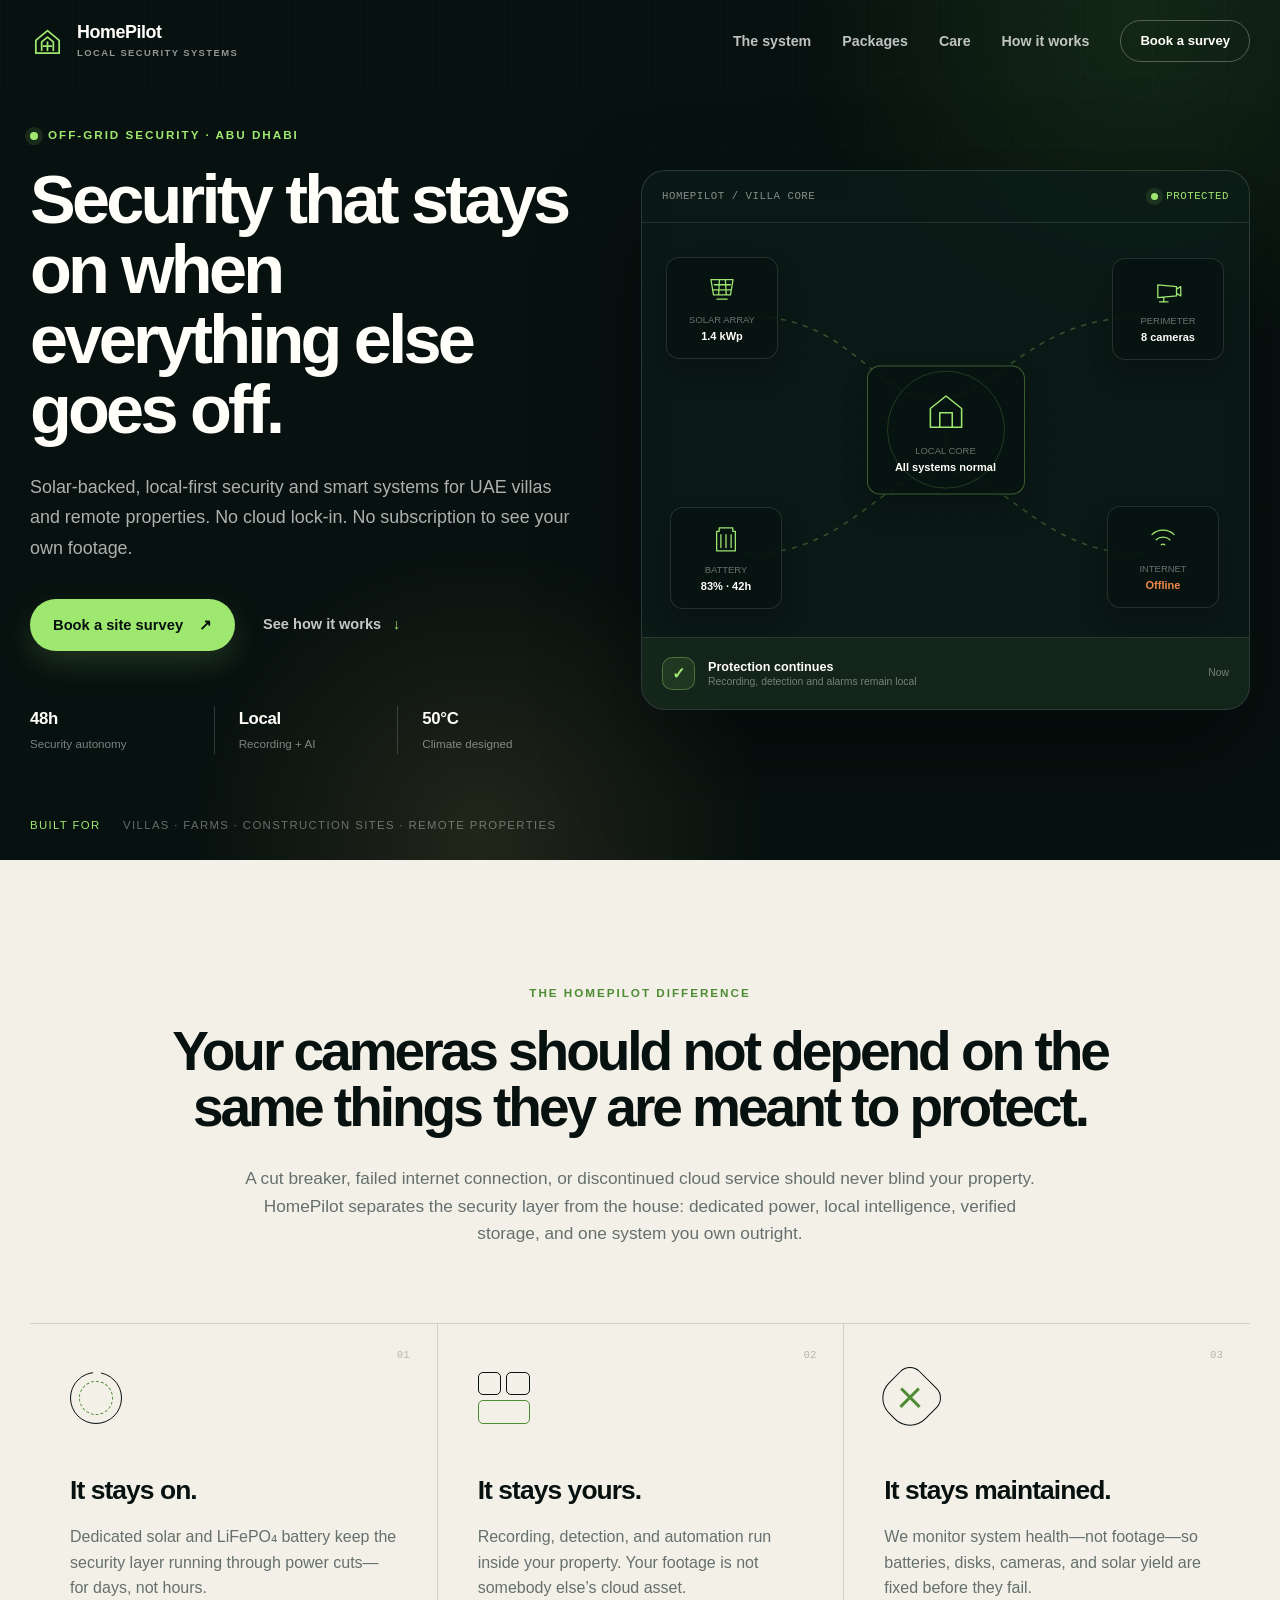
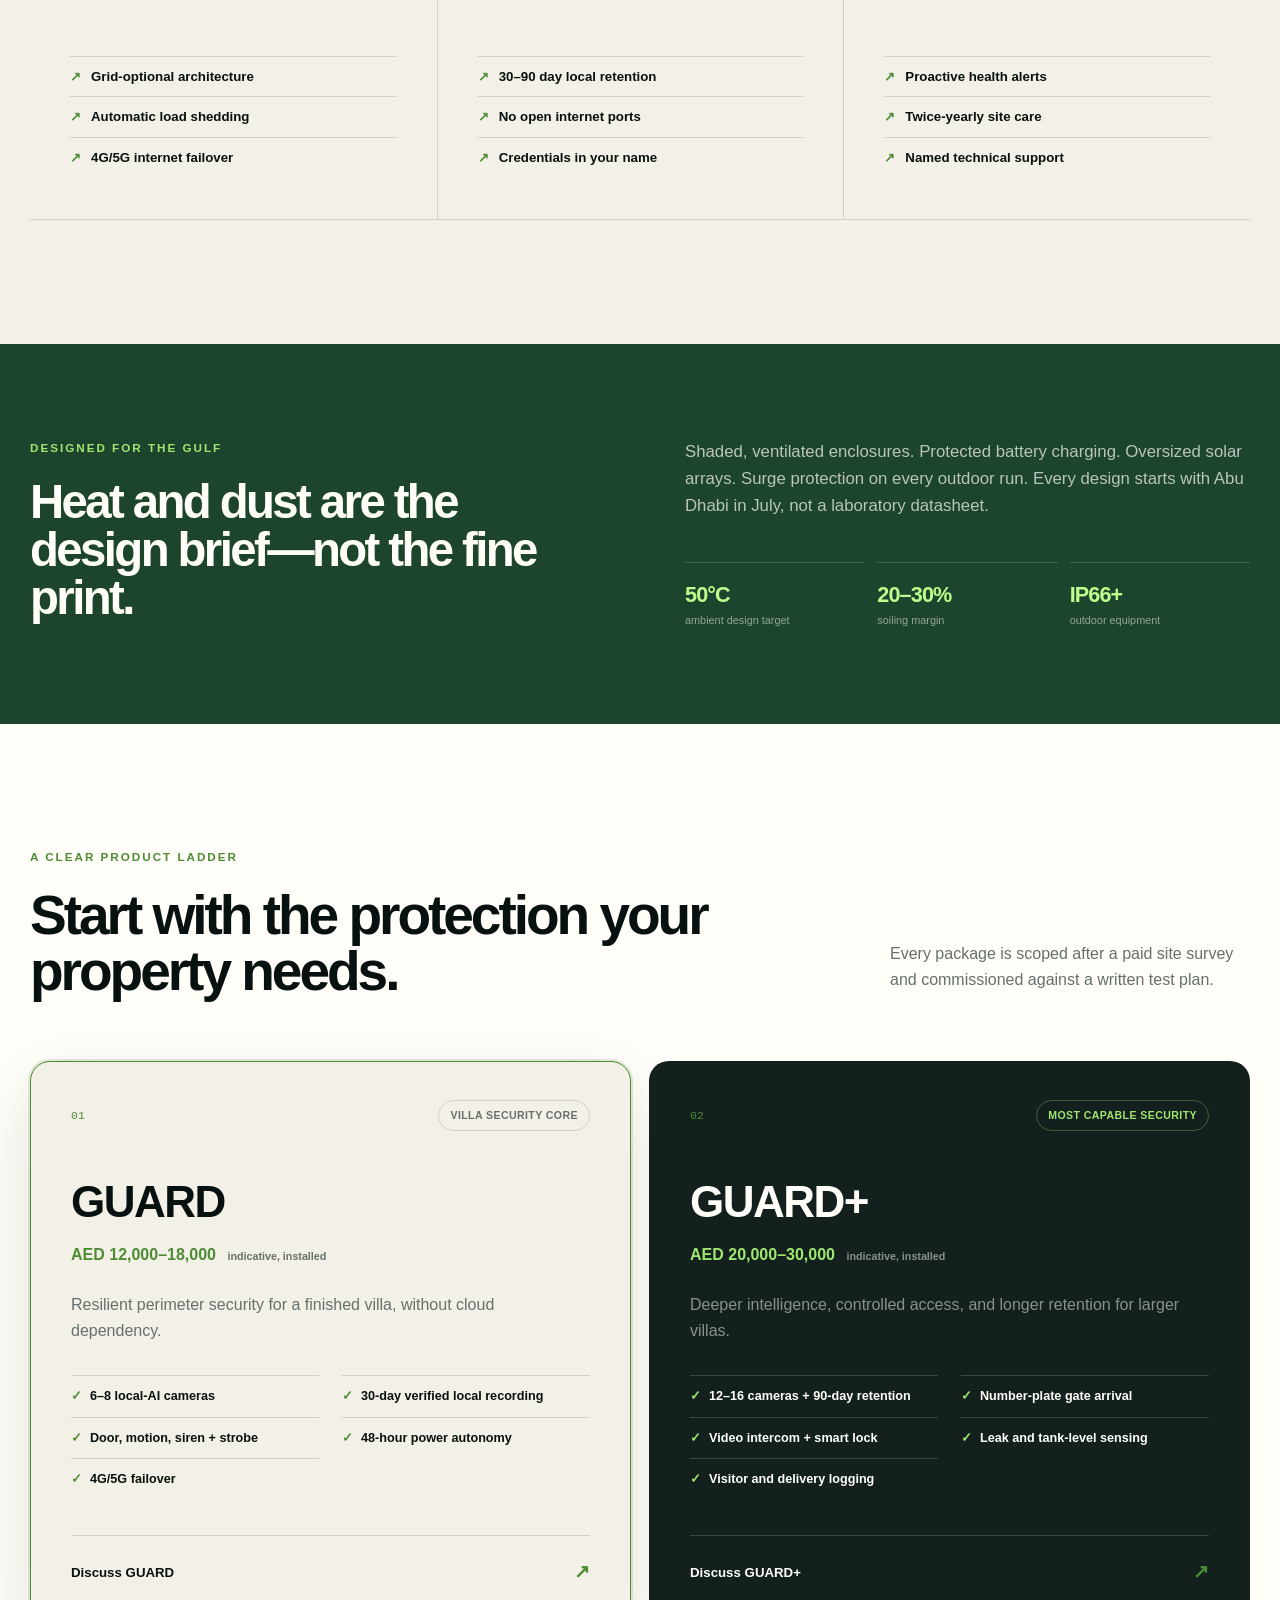
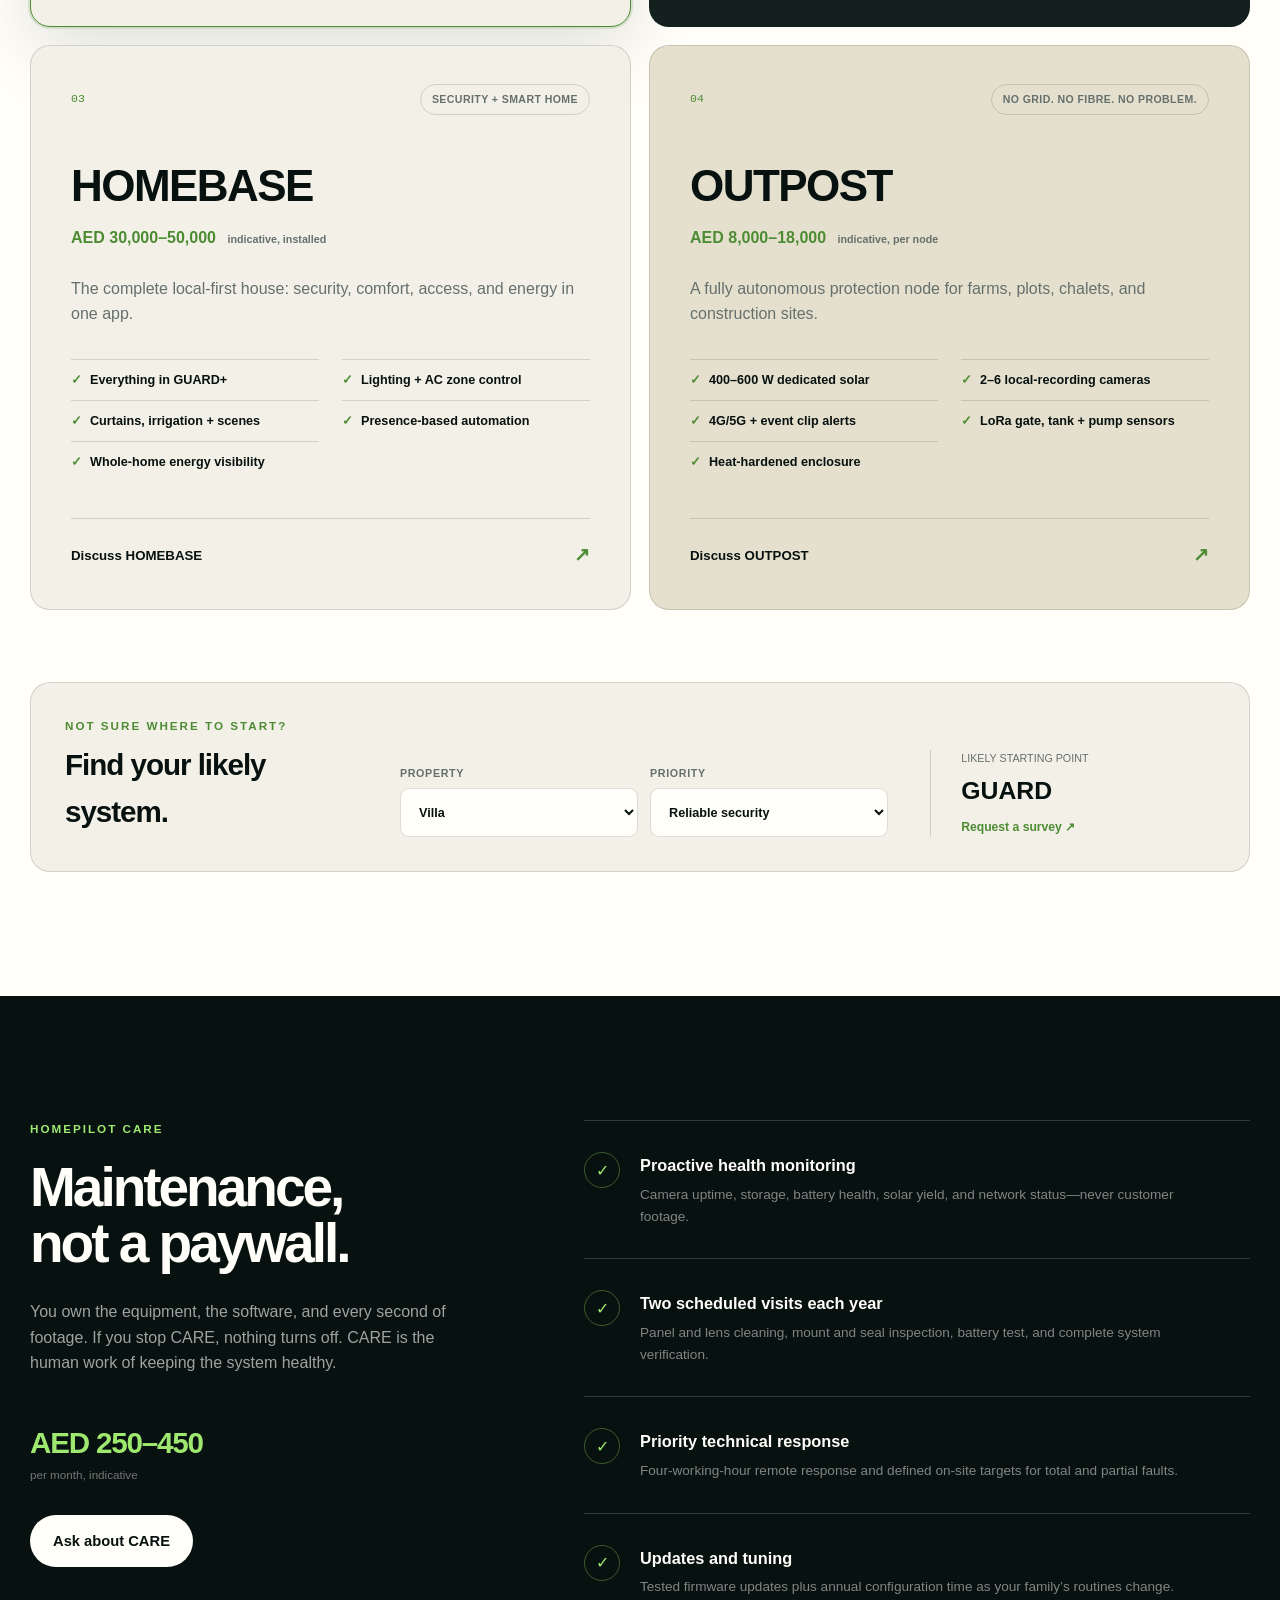
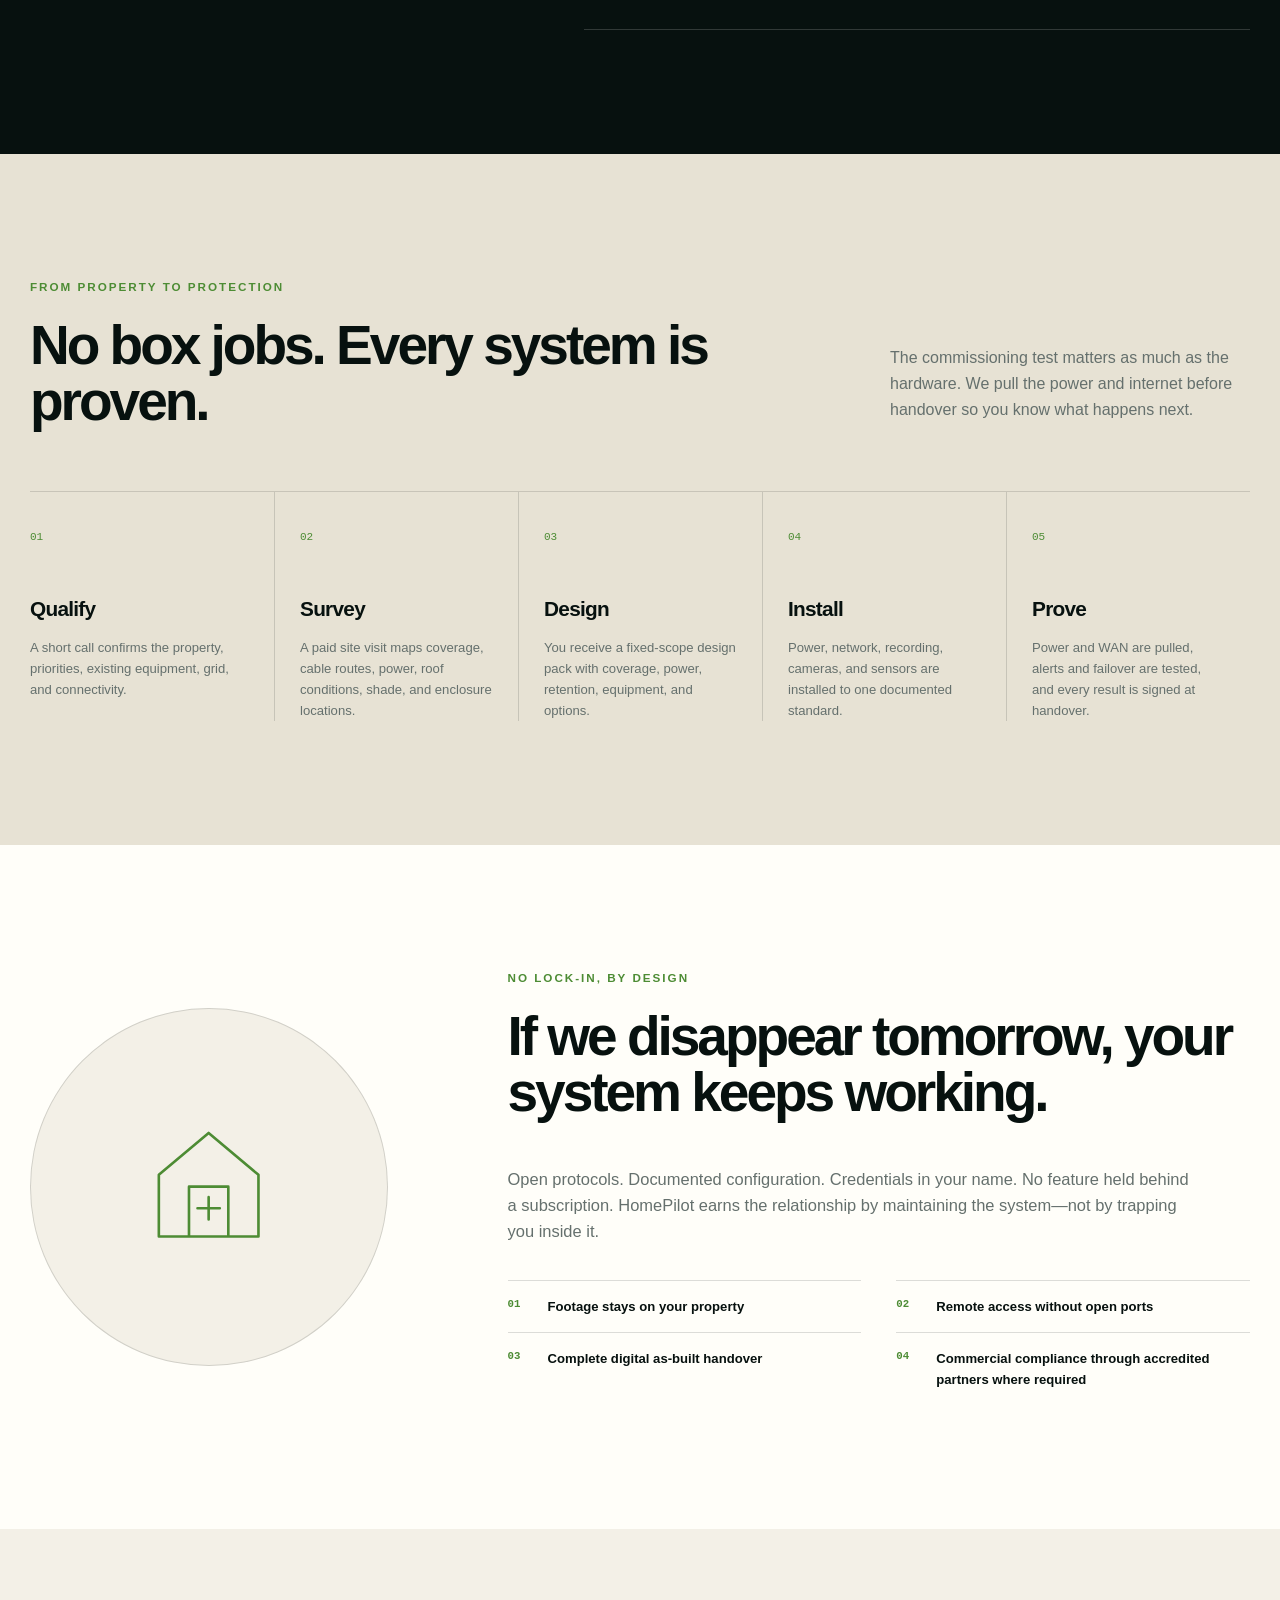
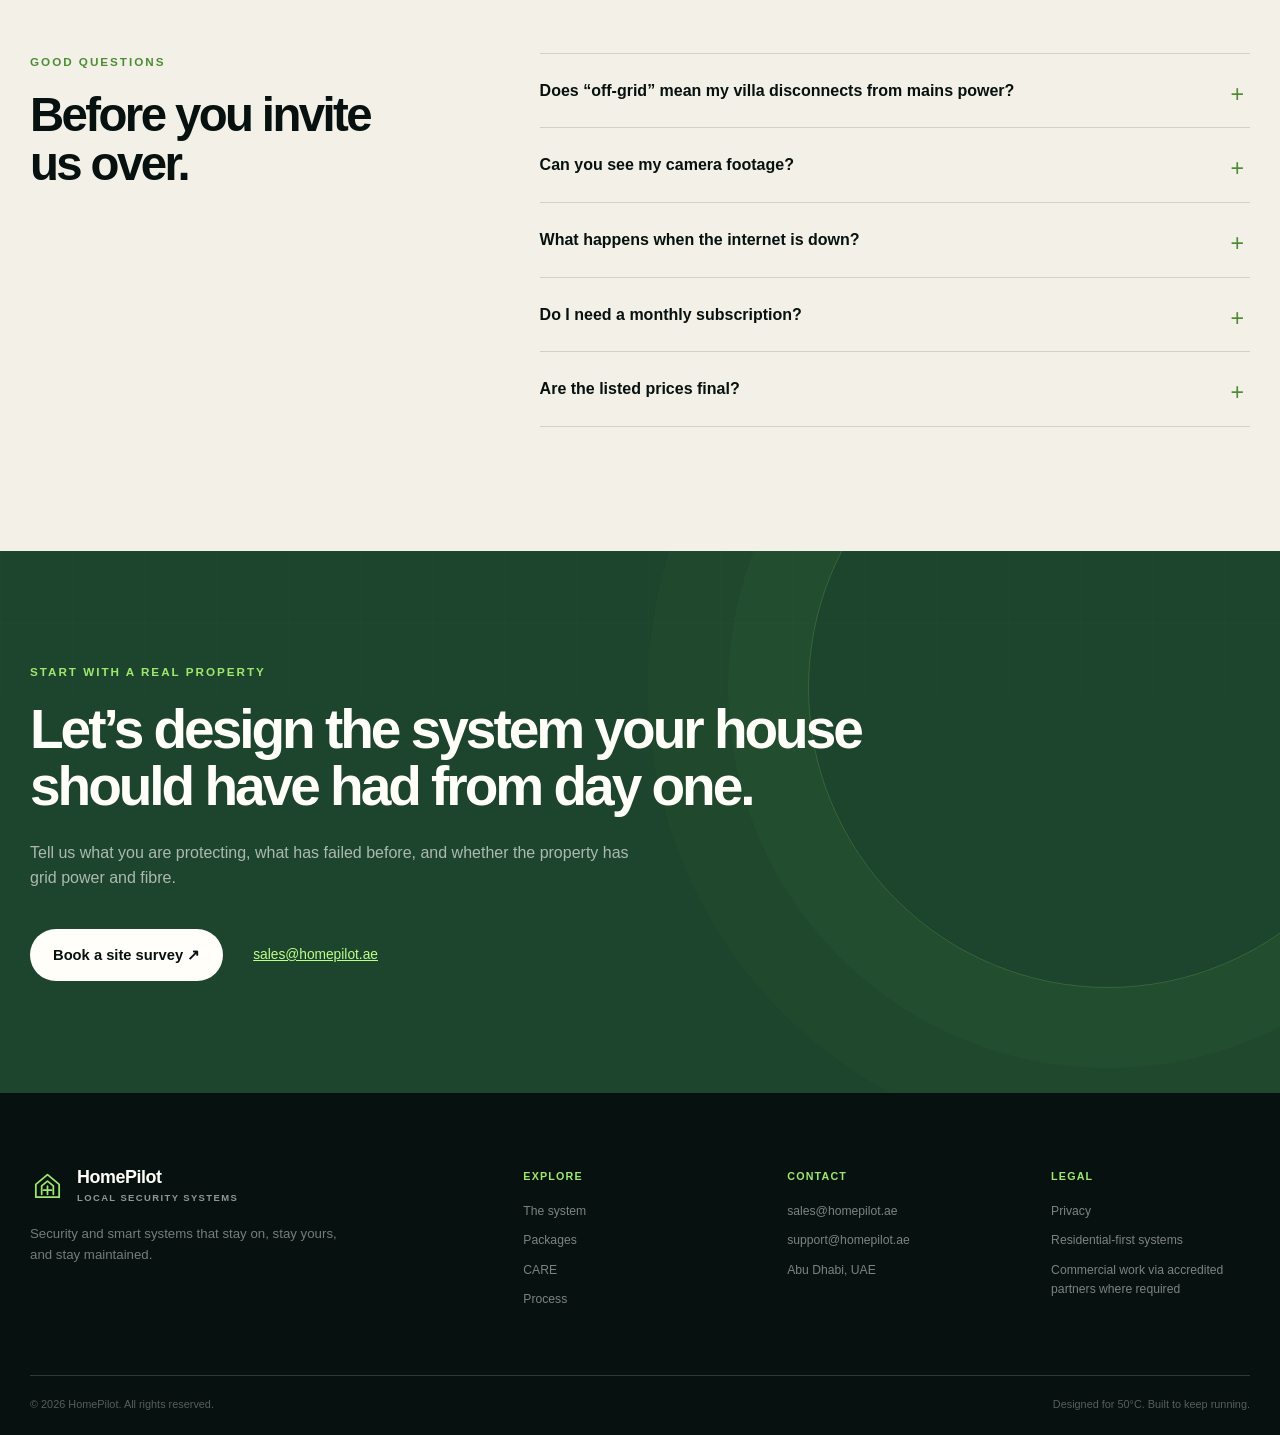
==== index.html @ ebdf37d3 "Publish HomePilot website Initial public website based on the off-grid security business blueprint." ====
<!doctype html>
<html lang="en">
  <head>
    <meta charset="UTF-8" />
    <meta name="viewport" content="width=device-width, initial-scale=1" />
    <meta
      name="description"
      content="HomePilot designs solar-backed, local-first security and smart systems for UAE villas, farms, and remote properties."
    />
    <meta name="theme-color" content="#07110f" />
    <meta property="og:title" content="HomePilot — Security that stays on" />
    <meta
      property="og:description"
      content="Off-grid security and smart systems, designed for the UAE and owned by you."
    />
    <meta property="og:type" content="website" />
    <meta property="og:url" content="https://homepilot.ae/" />
    <link rel="canonical" href="https://homepilot.ae/" />
    <link rel="icon" href="brand-mark.svg" type="image/svg+xml" />
    <link rel="stylesheet" href="styles.css" />
    <title>HomePilot — Off-grid home security for the UAE</title>
    <script type="application/ld+json">
      {
        "@context": "https://schema.org",
        "@type": "ProfessionalService",
        "name": "HomePilot",
        "url": "https://homepilot.ae/",
        "email": "sales@homepilot.ae",
        "description": "Solar-backed, local-first security and smart systems for UAE villas and remote properties.",
        "areaServed": {
          "@type": "Country",
          "name": "United Arab Emirates"
        }
      }
    </script>
    <script src="script.js" defer></script>
  </head>
  <body>
    <a class="skip-link" href="#main">Skip to content</a>

    <header class="site-header" data-header>
      <div class="container header-inner">
        <a class="brand" href="#top" aria-label="HomePilot home">
          <svg class="brand-icon" aria-hidden="true" viewBox="0 0 48 48">
            <path d="M8 22.5 24 9l16 13.5V40H8V22.5Z" />
            <path d="M16 36V24.5l8-6.5 8 6.5V36" />
            <path d="M24 25v11M18.5 30.5h11" />
          </svg>
          <span>
            <strong>HomePilot</strong>
            <small>Local security systems</small>
          </span>
        </a>

        <button
          class="menu-toggle"
          type="button"
          aria-label="Open navigation"
          aria-expanded="false"
          aria-controls="site-nav"
          data-menu-toggle
        >
          <span></span><span></span>
        </button>

        <nav class="site-nav" id="site-nav" aria-label="Primary navigation" data-menu>
          <a href="#system">The system</a>
          <a href="#packages">Packages</a>
          <a href="#care">Care</a>
          <a href="#process">How it works</a>
          <a class="button button-small button-outline" href="mailto:sales@homepilot.ae?subject=HomePilot%20site%20survey">
            Book a survey
          </a>
        </nav>
      </div>
    </header>

    <main id="main">
      <section class="hero" id="top">
        <div class="hero-grid" aria-hidden="true"></div>
        <div class="hero-glow hero-glow-one" aria-hidden="true"></div>
        <div class="hero-glow hero-glow-two" aria-hidden="true"></div>

        <div class="container hero-layout">
          <div class="hero-copy" data-reveal>
            <p class="eyebrow"><span></span> Off-grid security · Abu Dhabi</p>
            <h1>Security that stays on when everything else goes off.</h1>
            <p class="hero-lead">
              Solar-backed, local-first security and smart systems for UAE villas and remote properties.
              No cloud lock-in. No subscription to see your own footage.
            </p>
            <div class="hero-actions">
              <a class="button button-primary" href="mailto:sales@homepilot.ae?subject=HomePilot%20site%20survey">
                Book a site survey <span aria-hidden="true">↗</span>
              </a>
              <a class="text-link" href="#system">See how it works <span aria-hidden="true">↓</span></a>
            </div>
            <ul class="trust-row" aria-label="System highlights">
              <li><strong>48h</strong><span>Security autonomy</span></li>
              <li><strong>Local</strong><span>Recording + AI</span></li>
              <li><strong>50°C</strong><span>Climate designed</span></li>
            </ul>
          </div>

          <div class="system-visual" data-reveal>
            <div class="visual-topline">
              <span>HomePilot / Villa Core</span>
              <span class="live-indicator"><i></i> Protected</span>
            </div>

            <div class="property-map">
              <div class="map-grid"></div>
              <svg class="map-lines" viewBox="0 0 560 400" aria-hidden="true">
                <path d="M88 85C190 85 210 165 270 165S360 86 470 86" />
                <path d="M88 315c100 0 130-80 190-80s92 80 194 80" />
                <path d="M280 165v70" />
              </svg>

              <div class="map-node node-solar">
                <svg viewBox="0 0 40 40" aria-hidden="true"><path d="M7 9h26l-3 18H10L7 9Zm4 6h19M9.5 21h21M17 9l-1 18m8-18 1 18M14 32h12" /></svg>
                <span>Solar array</span><strong>1.4 kWp</strong>
              </div>
              <div class="map-node node-camera">
                <svg viewBox="0 0 40 40" aria-hidden="true"><path d="m8 14 22 2v11L8 29V14Zm7 15v5m-5 0h10M30 19l5-3v11l-5-3" /></svg>
                <span>Perimeter</span><strong>8 cameras</strong>
              </div>
              <div class="map-node node-core">
                <span class="node-pulse"></span>
                <svg viewBox="0 0 48 48" aria-hidden="true"><path d="M9 21 24 9l15 12v18H9V21Zm9 18V25h12v14" /></svg>
                <span>Local core</span><strong>All systems normal</strong>
              </div>
              <div class="map-node node-battery">
                <svg viewBox="0 0 40 40" aria-hidden="true"><path d="M12 7h16v4h3v23H9V11h3V7Zm2 8v15m6-15v15m6-15v15" /></svg>
                <span>Battery</span><strong>83% · 42h</strong>
              </div>
              <div class="map-node node-network">
                <svg viewBox="0 0 40 40" aria-hidden="true"><path d="M7 16c7-7 19-7 26 0M12 22c4-4 12-4 16 0m-10 6c1-1 3-1 4 0" /></svg>
                <span>Internet</span><strong class="status-warn">Offline</strong>
              </div>
            </div>

            <div class="visual-alert">
              <span class="shield-check" aria-hidden="true">✓</span>
              <div><strong>Protection continues</strong><small>Recording, detection and alarms remain local</small></div>
              <span class="alert-time">Now</span>
            </div>
          </div>
        </div>

        <div class="container hero-footnote">
          <p><span>Built for</span> Villas · Farms · Construction sites · Remote properties</p>
        </div>
      </section>

      <section class="manifesto section" id="system">
        <div class="container narrow" data-reveal>
          <p class="section-label">The HomePilot difference</p>
          <h2>Your cameras should not depend on the same things they are meant to protect.</h2>
          <p>
            A cut breaker, failed internet connection, or discontinued cloud service should never blind your property.
            HomePilot separates the security layer from the house: dedicated power, local intelligence, verified storage,
            and one system you own outright.
          </p>
        </div>

        <div class="container principle-grid">
          <article class="principle-card" data-reveal>
            <span class="card-index">01</span>
            <div class="principle-icon power-icon" aria-hidden="true"><i></i></div>
            <h3>It stays on.</h3>
            <p>Dedicated solar and LiFePO₄ battery keep the security layer running through power cuts—for days, not hours.</p>
            <ul>
              <li>Grid-optional architecture</li>
              <li>Automatic load shedding</li>
              <li>4G/5G internet failover</li>
            </ul>
          </article>

          <article class="principle-card" data-reveal>
            <span class="card-index">02</span>
            <div class="principle-icon local-icon" aria-hidden="true"><i></i><i></i><i></i></div>
            <h3>It stays yours.</h3>
            <p>Recording, detection, and automation run inside your property. Your footage is not somebody else’s cloud asset.</p>
            <ul>
              <li>30–90 day local retention</li>
              <li>No open internet ports</li>
              <li>Credentials in your name</li>
            </ul>
          </article>

          <article class="principle-card" data-reveal>
            <span class="card-index">03</span>
            <div class="principle-icon care-icon" aria-hidden="true"><i></i></div>
            <h3>It stays maintained.</h3>
            <p>We monitor system health—not footage—so batteries, disks, cameras, and solar yield are fixed before they fail.</p>
            <ul>
              <li>Proactive health alerts</li>
              <li>Twice-yearly site care</li>
              <li>Named technical support</li>
            </ul>
          </article>
        </div>
      </section>

      <section class="climate-band">
        <div class="container climate-layout">
          <div data-reveal>
            <p class="section-label light">Designed for the Gulf</p>
            <h2>Heat and dust are the design brief—not the fine print.</h2>
          </div>
          <div class="climate-copy" data-reveal>
            <p>
              Shaded, ventilated enclosures. Protected battery charging. Oversized solar arrays. Surge protection on every
              outdoor run. Every design starts with Abu Dhabi in July, not a laboratory datasheet.
            </p>
            <div class="climate-stats">
              <span><strong>50°C</strong> ambient design target</span>
              <span><strong>20–30%</strong> soiling margin</span>
              <span><strong>IP66+</strong> outdoor equipment</span>
            </div>
          </div>
        </div>
      </section>

      <section class="packages section" id="packages">
        <div class="container section-heading" data-reveal>
          <div>
            <p class="section-label">A clear product ladder</p>
            <h2>Start with the protection your property needs.</h2>
          </div>
          <p>Every package is scoped after a paid site survey and commissioned against a written test plan.</p>
        </div>

        <div class="container package-grid">
          <article class="package-card" data-package="guard" data-reveal>
            <div class="package-head">
              <span class="package-number">01</span>
              <span class="package-tag">Villa security core</span>
            </div>
            <h3>GUARD</h3>
            <p class="package-price">AED 12,000–18,000 <small>indicative, installed</small></p>
            <p class="package-description">Resilient perimeter security for a finished villa, without cloud dependency.</p>
            <ul class="feature-list">
              <li>6–8 local-AI cameras</li>
              <li>30-day verified local recording</li>
              <li>Door, motion, siren + strobe</li>
              <li>48-hour power autonomy</li>
              <li>4G/5G failover</li>
            </ul>
            <a href="mailto:sales@homepilot.ae?subject=HomePilot%20GUARD%20survey">Discuss GUARD <span>↗</span></a>
          </article>

          <article class="package-card featured" data-package="guard-plus" data-reveal>
            <div class="package-head">
              <span class="package-number">02</span>
              <span class="package-tag">Most capable security</span>
            </div>
            <h3>GUARD+</h3>
            <p class="package-price">AED 20,000–30,000 <small>indicative, installed</small></p>
            <p class="package-description">Deeper intelligence, controlled access, and longer retention for larger villas.</p>
            <ul class="feature-list">
              <li>12–16 cameras + 90-day retention</li>
              <li>Number-plate gate arrival</li>
              <li>Video intercom + smart lock</li>
              <li>Leak and tank-level sensing</li>
              <li>Visitor and delivery logging</li>
            </ul>
            <a href="mailto:sales@homepilot.ae?subject=HomePilot%20GUARD%2B%20survey">Discuss GUARD+ <span>↗</span></a>
          </article>

          <article class="package-card" data-package="homebase" data-reveal>
            <div class="package-head">
              <span class="package-number">03</span>
              <span class="package-tag">Security + smart home</span>
            </div>
            <h3>HOMEBASE</h3>
            <p class="package-price">AED 30,000–50,000 <small>indicative, installed</small></p>
            <p class="package-description">The complete local-first house: security, comfort, access, and energy in one app.</p>
            <ul class="feature-list">
              <li>Everything in GUARD+</li>
              <li>Lighting + AC zone control</li>
              <li>Curtains, irrigation + scenes</li>
              <li>Presence-based automation</li>
              <li>Whole-home energy visibility</li>
            </ul>
            <a href="mailto:sales@homepilot.ae?subject=HomePilot%20HOMEBASE%20survey">Discuss HOMEBASE <span>↗</span></a>
          </article>

          <article class="package-card outpost" data-package="outpost" data-reveal>
            <div class="package-head">
              <span class="package-number">04</span>
              <span class="package-tag">No grid. No fibre. No problem.</span>
            </div>
            <h3>OUTPOST</h3>
            <p class="package-price">AED 8,000–18,000 <small>indicative, per node</small></p>
            <p class="package-description">A fully autonomous protection node for farms, plots, chalets, and construction sites.</p>
            <ul class="feature-list">
              <li>400–600 W dedicated solar</li>
              <li>2–6 local-recording cameras</li>
              <li>4G/5G + event clip alerts</li>
              <li>LoRa gate, tank + pump sensors</li>
              <li>Heat-hardened enclosure</li>
            </ul>
            <a href="mailto:sales@homepilot.ae?subject=HomePilot%20OUTPOST%20survey">Discuss OUTPOST <span>↗</span></a>
          </article>
        </div>

        <div class="container finder" data-reveal>
          <div>
            <p class="section-label">Not sure where to start?</p>
            <h3>Find your likely system.</h3>
          </div>
          <div class="finder-fields">
            <label>
              Property
              <select data-property-select>
                <option value="villa">Villa</option>
                <option value="remote">Farm or remote site</option>
                <option value="commercial">Small commercial site</option>
              </select>
            </label>
            <label>
              Priority
              <select data-priority-select>
                <option value="security">Reliable security</option>
                <option value="access">Security + access</option>
                <option value="automation">Security + smart home</option>
              </select>
            </label>
          </div>
          <div class="finder-result" aria-live="polite">
            <span>Likely starting point</span>
            <strong data-finder-result>GUARD</strong>
            <a data-finder-link href="mailto:sales@homepilot.ae?subject=HomePilot%20GUARD%20survey">Request a survey ↗</a>
          </div>
        </div>
      </section>

      <section class="care section" id="care">
        <div class="container care-layout">
          <div class="care-copy" data-reveal>
            <p class="section-label light">HomePilot CARE</p>
            <h2>Maintenance,<br />not a paywall.</h2>
            <p>
              You own the equipment, the software, and every second of footage. If you stop CARE, nothing turns off.
              CARE is the human work of keeping the system healthy.
            </p>
            <div class="care-price"><strong>AED 250–450</strong><span>per month, indicative</span></div>
            <a class="button button-light" href="mailto:support@homepilot.ae?subject=HomePilot%20CARE">Ask about CARE</a>
          </div>

          <div class="care-panel" data-reveal>
            <div class="care-item">
              <span class="care-check">✓</span>
              <div><strong>Proactive health monitoring</strong><p>Camera uptime, storage, battery health, solar yield, and network status—never customer footage.</p></div>
            </div>
            <div class="care-item">
              <span class="care-check">✓</span>
              <div><strong>Two scheduled visits each year</strong><p>Panel and lens cleaning, mount and seal inspection, battery test, and complete system verification.</p></div>
            </div>
            <div class="care-item">
              <span class="care-check">✓</span>
              <div><strong>Priority technical response</strong><p>Four-working-hour remote response and defined on-site targets for total and partial faults.</p></div>
            </div>
            <div class="care-item">
              <span class="care-check">✓</span>
              <div><strong>Updates and tuning</strong><p>Tested firmware updates plus annual configuration time as your family’s routines change.</p></div>
            </div>
          </div>
        </div>
      </section>

      <section class="process section" id="process">
        <div class="container section-heading" data-reveal>
          <div><p class="section-label">From property to protection</p><h2>No box jobs. Every system is proven.</h2></div>
          <p>The commissioning test matters as much as the hardware. We pull the power and internet before handover so you know what happens next.</p>
        </div>

        <ol class="container process-list">
          <li data-reveal><span>01</span><h3>Qualify</h3><p>A short call confirms the property, priorities, existing equipment, grid, and connectivity.</p></li>
          <li data-reveal><span>02</span><h3>Survey</h3><p>A paid site visit maps coverage, cable routes, power, roof conditions, shade, and enclosure locations.</p></li>
          <li data-reveal><span>03</span><h3>Design</h3><p>You receive a fixed-scope design pack with coverage, power, retention, equipment, and options.</p></li>
          <li data-reveal><span>04</span><h3>Install</h3><p>Power, network, recording, cameras, and sensors are installed to one documented standard.</p></li>
          <li data-reveal><span>05</span><h3>Prove</h3><p>Power and WAN are pulled, alerts and failover are tested, and every result is signed at handover.</p></li>
        </ol>
      </section>

      <section class="ownership section">
        <div class="container ownership-layout">
          <div class="ownership-mark" aria-hidden="true" data-reveal>
            <svg viewBox="0 0 120 120"><path d="M22 51 60 19l38 32v47H22V51Zm23 47V60h30v38" /><path d="M60 68v17m-8.5-8.5h17" /></svg>
          </div>
          <div data-reveal>
            <p class="section-label">No lock-in, by design</p>
            <h2>If we disappear tomorrow, your system keeps working.</h2>
            <p>
              Open protocols. Documented configuration. Credentials in your name. No feature held behind a subscription.
              HomePilot earns the relationship by maintaining the system—not by trapping you inside it.
            </p>
            <ul class="ownership-list">
              <li><span>01</span> Footage stays on your property</li>
              <li><span>02</span> Remote access without open ports</li>
              <li><span>03</span> Complete digital as-built handover</li>
              <li><span>04</span> Commercial compliance through accredited partners where required</li>
            </ul>
          </div>
        </div>
      </section>

      <section class="faq section">
        <div class="container faq-layout">
          <div data-reveal><p class="section-label">Good questions</p><h2>Before you invite us over.</h2></div>
          <div class="accordion" data-accordion>
            <details data-reveal>
              <summary>Does “off-grid” mean my villa disconnects from mains power?</summary>
              <p>No. The security layer has dedicated solar and battery power, while mains can remain a secondary charging source. Your villa stays connected; your protection becomes grid-optional.</p>
            </details>
            <details data-reveal>
              <summary>Can you see my camera footage?</summary>
              <p>Not by default. CARE monitors equipment telemetry such as camera uptime, disk health, battery charge, and solar yield—not footage. Any temporary support access is explicit and controlled.</p>
            </details>
            <details data-reveal>
              <summary>What happens when the internet is down?</summary>
              <p>Local recording, detection, automations, sirens, and access controls continue. Where specified, notifications fail over to 4G or 5G automatically.</p>
            </details>
            <details data-reveal>
              <summary>Do I need a monthly subscription?</summary>
              <p>No subscription is required to use your equipment or view your footage. CARE is an optional maintenance plan for monitoring, visits, priority response, updates, and tuning.</p>
            </details>
            <details data-reveal>
              <summary>Are the listed prices final?</summary>
              <p>They are indicative ranges for a defined property envelope. After the site survey, you receive a fixed scope, clear variations, and an itemised design pack before committing.</p>
            </details>
          </div>
        </div>
      </section>

      <section class="cta">
        <div class="cta-grid" aria-hidden="true"></div>
        <div class="container cta-inner" data-reveal>
          <p class="section-label light">Start with a real property</p>
          <h2>Let’s design the system your house should have had from day one.</h2>
          <p>Tell us what you are protecting, what has failed before, and whether the property has grid power and fibre.</p>
          <div class="cta-actions">
            <a class="button button-light" href="mailto:sales@homepilot.ae?subject=HomePilot%20site%20survey">Book a site survey ↗</a>
            <a href="mailto:sales@homepilot.ae">sales@homepilot.ae</a>
          </div>
        </div>
      </section>
    </main>

    <footer class="site-footer">
      <div class="container footer-grid">
        <div>
          <a class="brand footer-brand" href="#top">
            <svg class="brand-icon" aria-hidden="true" viewBox="0 0 48 48"><path d="M8 22.5 24 9l16 13.5V40H8V22.5Z"/><path d="M16 36V24.5l8-6.5 8 6.5V36"/><path d="M24 25v11M18.5 30.5h11"/></svg>
            <span><strong>HomePilot</strong><small>Local security systems</small></span>
          </a>
          <p>Security and smart systems that stay on, stay yours, and stay maintained.</p>
        </div>
        <div class="footer-links">
          <strong>Explore</strong>
          <a href="#system">The system</a><a href="#packages">Packages</a><a href="#care">CARE</a><a href="#process">Process</a>
        </div>
        <div class="footer-links">
          <strong>Contact</strong>
          <a href="mailto:sales@homepilot.ae">sales@homepilot.ae</a>
          <a href="mailto:support@homepilot.ae">support@homepilot.ae</a>
          <span>Abu Dhabi, UAE</span>
        </div>
        <div class="footer-links">
          <strong>Legal</strong>
          <a href="privacy.html">Privacy</a>
          <span>Residential-first systems</span>
          <span>Commercial work via accredited partners where required</span>
        </div>
      </div>
      <div class="container footer-bottom">
        <span>© <span data-year></span> HomePilot. All rights reserved.</span>
        <span>Designed for 50°C. Built to keep running.</span>
      </div>
    </footer>
  </body>
</html>
---- styles.css ----
:root {
  --ink: #07110f;
  --ink-soft: #13201d;
  --paper: #f3f0e7;
  --paper-deep: #e7e2d4;
  --white: #fffef9;
  --line: rgba(7, 17, 15, 0.14);
  --line-light: rgba(255, 255, 255, 0.17);
  --green: #9fe870;
  --green-bright: #bdff8c;
  --green-dark: #4d8c34;
  --sand: #e3b969;
  --orange: #f08a4b;
  --muted: #65706d;
  --radius: 20px;
  --shadow: 0 24px 70px rgba(4, 15, 11, 0.12);
  --container: 1220px;
}

*,
*::before,
*::after {
  box-sizing: border-box;
}

html {
  scroll-behavior: smooth;
}

body {
  margin: 0;
  color: var(--ink);
  background: var(--paper);
  font-family: Inter, "Segoe UI", Helvetica, Arial, sans-serif;
  font-size: 16px;
  line-height: 1.6;
  text-rendering: optimizeLegibility;
  -webkit-font-smoothing: antialiased;
}

body.menu-open {
  overflow: hidden;
}

a {
  color: inherit;
}

button,
select {
  font: inherit;
}

button,
a {
  -webkit-tap-highlight-color: transparent;
}

img,
svg {
  display: block;
  max-width: 100%;
}

.container {
  width: min(calc(100% - 48px), var(--container));
  margin-inline: auto;
}

.narrow {
  max-width: 940px;
}

.section {
  padding: 124px 0;
}

.skip-link {
  position: fixed;
  z-index: 999;
  top: 12px;
  left: 12px;
  padding: 10px 16px;
  border-radius: 10px;
  color: var(--ink);
  background: var(--green);
  transform: translateY(-180%);
  transition: transform 180ms ease;
}

.skip-link:focus {
  transform: translateY(0);
}

.site-header {
  position: fixed;
  z-index: 100;
  top: 0;
  right: 0;
  left: 0;
  color: var(--white);
  transition: background-color 220ms ease, border-color 220ms ease, backdrop-filter 220ms ease;
  border-bottom: 1px solid transparent;
}

.site-header.scrolled {
  border-color: rgba(255, 255, 255, 0.1);
  background: rgba(7, 17, 15, 0.88);
  backdrop-filter: blur(16px);
}

.header-inner {
  min-height: 82px;
  display: flex;
  align-items: center;
  justify-content: space-between;
}

.brand {
  display: inline-flex;
  align-items: center;
  gap: 12px;
  color: inherit;
  text-decoration: none;
}

.brand-icon {
  width: 35px;
  color: var(--green);
}

.brand-icon path {
  fill: none;
  stroke: currentColor;
  stroke-width: 2.4;
  stroke-linecap: round;
  stroke-linejoin: round;
}

.brand span {
  display: grid;
  line-height: 1;
}

.brand strong {
  font-size: 1.12rem;
  letter-spacing: -0.025em;
}

.brand small {
  margin-top: 6px;
  color: rgba(255, 255, 255, 0.56);
  font-size: 0.59rem;
  font-weight: 700;
  letter-spacing: 0.15em;
  text-transform: uppercase;
}

.site-nav {
  display: flex;
  align-items: center;
  gap: 31px;
}

.site-nav > a:not(.button) {
  position: relative;
  color: rgba(255, 255, 255, 0.74);
  font-size: 0.89rem;
  font-weight: 600;
  text-decoration: none;
  transition: color 180ms ease;
}

.site-nav > a:not(.button)::after {
  position: absolute;
  right: 0;
  bottom: -8px;
  left: 0;
  height: 1px;
  content: "";
  background: var(--green);
  transform: scaleX(0);
  transform-origin: right;
  transition: transform 180ms ease;
}

.site-nav > a:hover,
.site-nav > a:focus-visible {
  color: var(--white);
}

.site-nav > a:hover::after,
.site-nav > a:focus-visible::after {
  transform: scaleX(1);
  transform-origin: left;
}

.menu-toggle {
  display: none;
}

.button {
  min-height: 52px;
  display: inline-flex;
  align-items: center;
  justify-content: center;
  gap: 16px;
  padding: 0 22px;
  border: 1px solid transparent;
  border-radius: 999px;
  font-size: 0.92rem;
  font-weight: 750;
  line-height: 1;
  text-decoration: none;
  transition: transform 180ms ease, background-color 180ms ease, color 180ms ease, border-color 180ms ease;
}

.button:hover {
  transform: translateY(-2px);
}

.button-small {
  min-height: 42px;
  padding-inline: 19px;
  font-size: 0.82rem;
}

.button-outline {
  border-color: rgba(255, 255, 255, 0.28);
  color: var(--white);
}

.button-outline:hover {
  border-color: var(--green);
  color: var(--ink);
  background: var(--green);
}

.button-primary {
  color: var(--ink);
  background: var(--green);
  box-shadow: 0 12px 30px rgba(159, 232, 112, 0.16);
}

.button-primary:hover {
  background: var(--green-bright);
}

.button-light {
  color: var(--ink);
  background: var(--white);
}

.button-light:hover {
  background: var(--green-bright);
}

.hero {
  position: relative;
  min-height: 860px;
  overflow: hidden;
  color: var(--white);
  background: var(--ink);
  isolation: isolate;
}

.hero-grid,
.cta-grid {
  position: absolute;
  inset: 0;
  z-index: -1;
  opacity: 0.34;
  background-image: linear-gradient(rgba(255, 255, 255, 0.042) 1px, transparent 1px),
    linear-gradient(90deg, rgba(255, 255, 255, 0.042) 1px, transparent 1px);
  background-size: 72px 72px;
  mask-image: linear-gradient(to bottom, black 0%, transparent 80%);
}

.hero-glow {
  position: absolute;
  z-index: -1;
  border-radius: 50%;
  filter: blur(1px);
  pointer-events: none;
}

.hero-glow-one {
  top: -360px;
  right: -240px;
  width: 760px;
  height: 760px;
  opacity: 0.26;
  background: radial-gradient(circle, rgba(77, 140, 52, 0.72), transparent 65%);
}

.hero-glow-two {
  bottom: -300px;
  left: 12%;
  width: 650px;
  height: 650px;
  opacity: 0.12;
  background: radial-gradient(circle, var(--sand), transparent 64%);
}

.hero-layout {
  min-height: 790px;
  display: grid;
  grid-template-columns: minmax(0, 0.95fr) minmax(540px, 1.05fr);
  align-items: center;
  gap: 60px;
  padding-top: 90px;
}

.eyebrow,
.section-label {
  margin: 0 0 20px;
  color: var(--green-dark);
  font-size: 0.73rem;
  font-weight: 800;
  letter-spacing: 0.17em;
  text-transform: uppercase;
}

.eyebrow {
  display: flex;
  align-items: center;
  gap: 10px;
  color: var(--green);
}

.eyebrow span {
  width: 8px;
  height: 8px;
  border-radius: 50%;
  background: var(--green);
  box-shadow: 0 0 0 5px rgba(159, 232, 112, 0.12);
}

.section-label.light {
  color: var(--green);
}

h1,
h2,
h3,
p {
  margin-top: 0;
}

h1,
h2 {
  font-weight: 620;
  letter-spacing: -0.055em;
  line-height: 1.02;
}

h1 {
  max-width: 690px;
  margin-bottom: 27px;
  font-size: clamp(3.35rem, 5.35vw, 5.6rem);
}

h2 {
  font-size: clamp(2.5rem, 4.3vw, 4.5rem);
}

h3 {
  letter-spacing: -0.035em;
}

.hero-lead {
  max-width: 610px;
  margin-bottom: 35px;
  color: rgba(255, 255, 255, 0.67);
  font-size: clamp(1.04rem, 1.4vw, 1.19rem);
  line-height: 1.72;
}

.hero-actions {
  display: flex;
  align-items: center;
  gap: 28px;
}

.text-link {
  display: inline-flex;
  gap: 12px;
  align-items: center;
  color: rgba(255, 255, 255, 0.77);
  font-size: 0.91rem;
  font-weight: 700;
  text-decoration: none;
}

.text-link span {
  color: var(--green);
}

.trust-row {
  display: grid;
  grid-template-columns: repeat(3, 1fr);
  gap: 0;
  margin: 55px 0 0;
  padding: 0;
  list-style: none;
}

.trust-row li {
  display: grid;
  padding: 0 24px;
  border-left: 1px solid var(--line-light);
}

.trust-row li:first-child {
  padding-left: 0;
  border-left: 0;
}

.trust-row strong {
  font-size: 1.05rem;
  letter-spacing: -0.02em;
}

.trust-row span {
  margin-top: 2px;
  color: rgba(255, 255, 255, 0.47);
  font-size: 0.73rem;
}

.system-visual {
  overflow: hidden;
  border: 1px solid rgba(255, 255, 255, 0.14);
  border-radius: 24px;
  background: rgba(13, 28, 24, 0.76);
  box-shadow: 0 40px 100px rgba(0, 0, 0, 0.36);
  backdrop-filter: blur(14px);
  transform: perspective(1200px) rotateY(-2.5deg) rotateX(1deg);
}

.visual-topline {
  min-height: 52px;
  display: flex;
  align-items: center;
  justify-content: space-between;
  padding: 0 20px;
  border-bottom: 1px solid rgba(255, 255, 255, 0.1);
  color: rgba(255, 255, 255, 0.5);
  font-family: Consolas, "SFMono-Regular", monospace;
  font-size: 0.67rem;
  letter-spacing: 0.05em;
  text-transform: uppercase;
}

.live-indicator {
  display: inline-flex;
  align-items: center;
  gap: 8px;
  color: var(--green);
}

.live-indicator i {
  width: 7px;
  height: 7px;
  border-radius: 50%;
  background: var(--green);
  box-shadow: 0 0 0 5px rgba(159, 232, 112, 0.11);
}

.property-map {
  position: relative;
  min-height: 414px;
  overflow: hidden;
}

.map-grid {
  position: absolute;
  inset: 0;
  opacity: 0.25;
  background-image: radial-gradient(rgba(255, 255, 255, 0.17) 1px, transparent 1px);
  background-size: 19px 19px;
  mask-image: radial-gradient(circle, black 0%, transparent 80%);
}

.map-lines {
  position: absolute;
  inset: 5px 0 0;
  width: 100%;
  height: 100%;
}

.map-lines path {
  fill: none;
  stroke: rgba(159, 232, 112, 0.27);
  stroke-dasharray: 5 6;
  stroke-width: 1.5;
}

.map-node {
  position: absolute;
  display: grid;
  min-width: 112px;
  justify-items: center;
  padding: 14px 12px 12px;
  border: 1px solid rgba(255, 255, 255, 0.12);
  border-radius: 13px;
  background: rgba(8, 20, 17, 0.91);
  box-shadow: 0 14px 25px rgba(0, 0, 0, 0.2);
}

.map-node svg {
  width: 34px;
  margin-bottom: 6px;
}

.map-node svg path {
  fill: none;
  stroke: var(--green);
  stroke-width: 1.5;
  stroke-linecap: round;
  stroke-linejoin: round;
}

.map-node span:not(.node-pulse) {
  color: rgba(255, 255, 255, 0.4);
  font-size: 0.59rem;
  text-transform: uppercase;
}

.map-node strong {
  margin-top: 1px;
  font-size: 0.69rem;
  font-weight: 650;
}

.node-solar { top: 34px; left: 24px; }
.node-camera { top: 35px; right: 25px; }
.node-battery { bottom: 28px; left: 28px; }
.node-network { right: 30px; bottom: 29px; }

.node-core {
  top: 50%;
  left: 50%;
  min-width: 158px;
  padding-block: 20px 17px;
  border-color: rgba(159, 232, 112, 0.35);
  transform: translate(-50%, -50%);
}

.node-core svg {
  width: 50px;
}

.node-pulse {
  position: absolute;
  z-index: -1;
  top: 50%;
  left: 50%;
  width: 118px;
  height: 118px;
  border: 1px solid rgba(159, 232, 112, 0.18);
  border-radius: 50%;
  transform: translate(-50%, -50%);
  animation: pulse 3s ease-out infinite;
}

.status-warn {
  color: var(--orange);
}

.visual-alert {
  min-height: 72px;
  display: grid;
  grid-template-columns: auto 1fr auto;
  align-items: center;
  gap: 13px;
  padding: 0 20px;
  border-top: 1px solid rgba(255, 255, 255, 0.1);
  background: rgba(159, 232, 112, 0.055);
}

.shield-check {
  width: 33px;
  height: 33px;
  display: grid;
  place-items: center;
  border: 1px solid rgba(159, 232, 112, 0.33);
  border-radius: 10px;
  color: var(--green);
  background: rgba(159, 232, 112, 0.09);
  font-weight: 800;
}

.visual-alert div {
  display: grid;
  line-height: 1.3;
}

.visual-alert strong {
  font-size: 0.79rem;
}

.visual-alert small,
.alert-time {
  color: rgba(255, 255, 255, 0.42);
  font-size: 0.65rem;
}

.hero-footnote {
  position: absolute;
  right: 0;
  bottom: 26px;
  left: 0;
  color: rgba(255, 255, 255, 0.38);
  font-size: 0.71rem;
  letter-spacing: 0.12em;
  text-transform: uppercase;
}

.hero-footnote p {
  margin: 0;
}

.hero-footnote span {
  margin-right: 18px;
  color: var(--green);
}

.manifesto .narrow {
  margin-bottom: 75px;
  text-align: center;
}

.manifesto h2 {
  margin-bottom: 30px;
}

.manifesto .narrow > p:last-child {
  max-width: 790px;
  margin: 0 auto;
  color: var(--muted);
  font-size: 1.08rem;
}

.principle-grid {
  display: grid;
  grid-template-columns: repeat(3, 1fr);
  border-top: 1px solid var(--line);
  border-bottom: 1px solid var(--line);
}

.principle-card {
  position: relative;
  padding: 48px 40px 42px;
  border-left: 1px solid var(--line);
}

.principle-card:first-child {
  border-left: 0;
}

.card-index {
  position: absolute;
  top: 23px;
  right: 27px;
  color: rgba(7, 17, 15, 0.25);
  font-family: Consolas, monospace;
  font-size: 0.67rem;
}

.principle-icon {
  position: relative;
  width: 52px;
  height: 52px;
  margin-bottom: 45px;
}

.power-icon {
  border: 1.5px solid var(--ink);
  border-radius: 50%;
}

.power-icon::before {
  position: absolute;
  top: -5px;
  left: 22px;
  width: 7px;
  height: 30px;
  content: "";
  border: 4px solid var(--paper);
  background: var(--ink);
}

.power-icon i {
  position: absolute;
  inset: 8px;
  border: 1px dashed var(--green-dark);
  border-radius: 50%;
}

.local-icon {
  display: grid;
  grid-template-columns: repeat(2, 1fr);
  gap: 5px;
}

.local-icon i {
  border: 1.5px solid var(--ink);
  border-radius: 5px;
}

.local-icon i:last-child {
  grid-column: span 2;
  border-color: var(--green-dark);
}

.care-icon {
  border: 1.5px solid var(--ink);
  border-radius: 14px 14px 22px 22px;
  transform: rotate(45deg);
}

.care-icon::before,
.care-icon::after {
  position: absolute;
  content: "";
  background: var(--green-dark);
}

.care-icon::before { top: 23px; left: 12px; width: 26px; height: 3px; }
.care-icon::after { top: 12px; left: 23px; width: 3px; height: 26px; }

.principle-card h3 {
  margin-bottom: 13px;
  font-size: 1.65rem;
}

.principle-card p {
  min-height: 104px;
  margin-bottom: 28px;
  color: var(--muted);
}

.principle-card ul,
.feature-list,
.ownership-list {
  margin: 0;
  padding: 0;
  list-style: none;
}

.principle-card li {
  padding: 9px 0;
  border-top: 1px solid var(--line);
  font-size: 0.83rem;
  font-weight: 650;
}

.principle-card li::before {
  margin-right: 10px;
  color: var(--green-dark);
  content: "↗";
}

.climate-band {
  padding: 95px 0;
  color: var(--white);
  background: #1d442c;
}

.climate-layout {
  display: grid;
  grid-template-columns: 1fr 1fr;
  gap: 90px;
}

.climate-layout h2 {
  max-width: 570px;
  margin-bottom: 0;
  font-size: clamp(2.4rem, 3.7vw, 3.8rem);
}

.climate-copy > p {
  margin-bottom: 42px;
  color: rgba(255, 255, 255, 0.69);
  font-size: 1.05rem;
}

.climate-stats {
  display: grid;
  grid-template-columns: repeat(3, 1fr);
  gap: 12px;
}

.climate-stats span {
  display: grid;
  padding-top: 15px;
  border-top: 1px solid var(--line-light);
  color: rgba(255, 255, 255, 0.52);
  font-size: 0.68rem;
}

.climate-stats strong {
  color: var(--green-bright);
  font-size: 1.35rem;
  letter-spacing: -0.04em;
}

.section-heading {
  display: grid;
  grid-template-columns: 1fr 360px;
  align-items: end;
  gap: 90px;
  margin-bottom: 62px;
}

.section-heading h2 {
  max-width: 720px;
  margin-bottom: 0;
}

.section-heading > p {
  margin-bottom: 7px;
  color: var(--muted);
}

.packages {
  background: var(--white);
}

.package-grid {
  display: grid;
  grid-template-columns: repeat(2, 1fr);
  gap: 18px;
}

.package-card {
  position: relative;
  padding: 38px 40px;
  overflow: hidden;
  border: 1px solid var(--line);
  border-radius: var(--radius);
  background: var(--paper);
  transition: transform 220ms ease, box-shadow 220ms ease, border-color 220ms ease;
}

.package-card:hover {
  z-index: 1;
  border-color: rgba(77, 140, 52, 0.45);
  box-shadow: var(--shadow);
  transform: translateY(-4px);
}

.package-card.featured {
  color: var(--white);
  background: var(--ink-soft);
}

.package-card.outpost {
  background: #e5e0ce;
}

.package-head {
  display: flex;
  align-items: center;
  justify-content: space-between;
  margin-bottom: 36px;
}

.package-number {
  color: var(--green-dark);
  font-family: Consolas, monospace;
  font-size: 0.72rem;
}

.package-tag {
  padding: 6px 11px;
  border: 1px solid var(--line);
  border-radius: 999px;
  color: var(--muted);
  font-size: 0.66rem;
  font-weight: 700;
  letter-spacing: 0.04em;
  text-transform: uppercase;
}

.featured .package-tag {
  border-color: rgba(159, 232, 112, 0.32);
  color: var(--green);
}

.package-card h3 {
  margin: 0 0 4px;
  font-size: 2.75rem;
  font-weight: 630;
}

.package-price {
  margin-bottom: 25px;
  color: var(--green-dark);
  font-size: 1rem;
  font-weight: 750;
}

.featured .package-price {
  color: var(--green);
}

.package-price small {
  margin-left: 7px;
  color: var(--muted);
  font-size: 0.67rem;
  font-weight: 550;
}

.featured .package-price small,
.featured .package-description {
  color: rgba(255, 255, 255, 0.5);
}

.package-description {
  max-width: 510px;
  min-height: 53px;
  color: var(--muted);
}

.feature-list {
  display: grid;
  grid-template-columns: repeat(2, 1fr);
  gap: 0 23px;
  margin: 30px 0 36px;
}

.feature-list li {
  padding: 10px 0;
  border-top: 1px solid var(--line);
  font-size: 0.79rem;
  font-weight: 620;
}

.featured .feature-list li {
  border-color: var(--line-light);
}

.feature-list li::before {
  margin-right: 8px;
  color: var(--green-dark);
  content: "✓";
}

.featured .feature-list li::before {
  color: var(--green);
}

.package-card > a {
  display: flex;
  align-items: center;
  justify-content: space-between;
  padding-top: 21px;
  border-top: 1px solid var(--line);
  font-size: 0.83rem;
  font-weight: 800;
  text-decoration: none;
}

.featured > a {
  border-color: var(--line-light);
}

.package-card > a span {
  color: var(--green-dark);
  font-size: 1.2rem;
  transition: transform 180ms ease;
}

.package-card > a:hover span {
  transform: translate(3px, -3px);
}

.finder {
  display: grid;
  grid-template-columns: 0.72fr 1.2fr 0.7fr;
  align-items: end;
  gap: 42px;
  margin-top: 72px;
  padding: 34px;
  border: 1px solid var(--line);
  border-radius: var(--radius);
  background: var(--paper);
}

.finder h3 {
  margin-bottom: 2px;
  font-size: 1.85rem;
}

.finder .section-label {
  margin-bottom: 5px;
}

.finder-fields {
  display: grid;
  grid-template-columns: repeat(2, 1fr);
  gap: 12px;
}

.finder label {
  color: var(--muted);
  font-size: 0.67rem;
  font-weight: 750;
  letter-spacing: 0.06em;
  text-transform: uppercase;
}

.finder select {
  width: 100%;
  min-height: 49px;
  margin-top: 6px;
  padding: 0 39px 0 14px;
  border: 1px solid var(--line);
  border-radius: 9px;
  color: var(--ink);
  background: var(--white);
  font-size: 0.79rem;
  text-transform: none;
}

.finder-result {
  display: grid;
  padding-left: 30px;
  border-left: 1px solid var(--line);
}

.finder-result span {
  color: var(--muted);
  font-size: 0.67rem;
  text-transform: uppercase;
}

.finder-result strong {
  margin: 4px 0 7px;
  font-size: 1.55rem;
}

.finder-result a {
  color: var(--green-dark);
  font-size: 0.76rem;
  font-weight: 750;
  text-decoration: none;
}

.package-card.recommended {
  border-color: var(--green-dark);
  box-shadow: 0 0 0 2px rgba(77, 140, 52, 0.16), var(--shadow);
}

.care {
  color: var(--white);
  background: var(--ink);
}

.care-layout {
  display: grid;
  grid-template-columns: 0.8fr 1.2fr;
  gap: 110px;
  align-items: start;
}

.care-copy h2 {
  margin-bottom: 28px;
}

.care-copy > p:not(.section-label) {
  max-width: 470px;
  color: rgba(255, 255, 255, 0.61);
}

.care-price {
  display: grid;
  margin: 43px 0 30px;
}

.care-price strong {
  color: var(--green);
  font-size: 1.85rem;
  letter-spacing: -0.04em;
}

.care-price span {
  color: rgba(255, 255, 255, 0.43);
  font-size: 0.73rem;
}

.care-panel {
  border-top: 1px solid var(--line-light);
}

.care-item {
  display: grid;
  grid-template-columns: auto 1fr;
  gap: 20px;
  padding: 31px 0;
  border-bottom: 1px solid var(--line-light);
}

.care-check {
  width: 36px;
  height: 36px;
  display: grid;
  place-items: center;
  border: 1px solid rgba(159, 232, 112, 0.34);
  border-radius: 50%;
  color: var(--green);
}

.care-item strong {
  font-size: 1.02rem;
}

.care-item p {
  max-width: 580px;
  margin: 5px 0 0;
  color: rgba(255, 255, 255, 0.49);
  font-size: 0.85rem;
}

.process {
  background: var(--paper-deep);
}

.process-list {
  display: grid;
  grid-template-columns: repeat(5, 1fr);
  margin-block: 0;
  padding: 0;
  border-top: 1px solid var(--line);
  list-style: none;
}

.process-list li {
  padding: 30px 25px 0;
  border-left: 1px solid var(--line);
}

.process-list li:first-child {
  padding-left: 0;
  border-left: 0;
}

.process-list span {
  color: var(--green-dark);
  font-family: Consolas, monospace;
  font-size: 0.69rem;
}

.process-list h3 {
  margin: 44px 0 12px;
  font-size: 1.3rem;
}

.process-list p {
  margin-bottom: 0;
  color: var(--muted);
  font-size: 0.82rem;
}

.ownership {
  background: var(--white);
}

.ownership-layout {
  display: grid;
  grid-template-columns: 0.65fr 1.35fr;
  gap: 120px;
  align-items: center;
}

.ownership-mark {
  aspect-ratio: 1;
  display: grid;
  place-items: center;
  border-radius: 50%;
  background: var(--paper);
  box-shadow: inset 0 0 0 1px var(--line);
}

.ownership-mark svg {
  width: 44%;
}

.ownership-mark path {
  fill: none;
  stroke: var(--green-dark);
  stroke-width: 2;
  stroke-linecap: round;
  stroke-linejoin: round;
}

.ownership-layout h2 {
  max-width: 730px;
}

.ownership-layout > div:last-child > p:not(.section-label) {
  max-width: 690px;
  margin-bottom: 35px;
  color: var(--muted);
  font-size: 1.03rem;
}

.ownership-list {
  display: grid;
  grid-template-columns: repeat(2, 1fr);
  gap: 0 35px;
}

.ownership-list li {
  display: grid;
  grid-template-columns: 34px 1fr;
  gap: 6px;
  padding: 15px 0;
  border-top: 1px solid var(--line);
  font-size: 0.82rem;
  font-weight: 650;
}

.ownership-list span {
  color: var(--green-dark);
  font-family: Consolas, monospace;
  font-size: 0.67rem;
}

.faq {
  background: var(--paper);
}

.faq-layout {
  display: grid;
  grid-template-columns: 0.72fr 1.28fr;
  gap: 110px;
}

.faq h2 {
  font-size: clamp(2.5rem, 3.7vw, 4rem);
}

.accordion {
  border-top: 1px solid var(--line);
}

.accordion details {
  border-bottom: 1px solid var(--line);
}

.accordion summary {
  position: relative;
  padding: 24px 50px 24px 0;
  cursor: pointer;
  font-size: 1rem;
  font-weight: 700;
  list-style: none;
}

.accordion summary::-webkit-details-marker {
  display: none;
}

.accordion summary::after {
  position: absolute;
  top: 22px;
  right: 6px;
  color: var(--green-dark);
  content: "+";
  font-size: 1.45rem;
  font-weight: 400;
  transition: transform 180ms ease;
}

.accordion details[open] summary::after {
  transform: rotate(45deg);
}

.accordion details p {
  max-width: 680px;
  margin-bottom: 26px;
  padding-right: 45px;
  color: var(--muted);
  font-size: 0.9rem;
}

.cta {
  position: relative;
  z-index: 0;
  overflow: hidden;
  color: var(--white);
  background: #1d442c;
}

.cta::after {
  position: absolute;
  z-index: -1;
  top: -30%;
  right: -10%;
  width: 600px;
  height: 600px;
  border: 1px solid rgba(159, 232, 112, 0.2);
  border-radius: 50%;
  content: "";
  box-shadow: 0 0 0 80px rgba(159, 232, 112, 0.026), 0 0 0 160px rgba(159, 232, 112, 0.018);
}

.cta-inner {
  padding-block: 112px;
}

.cta-inner h2 {
  max-width: 880px;
  margin-bottom: 26px;
}

.cta-inner > p:not(.section-label) {
  max-width: 610px;
  color: rgba(255, 255, 255, 0.63);
}

.cta-actions {
  display: flex;
  align-items: center;
  gap: 30px;
  margin-top: 38px;
}

.cta-actions > a:not(.button) {
  color: var(--green-bright);
  font-size: 0.86rem;
}

.site-footer {
  padding: 75px 0 22px;
  color: var(--white);
  background: var(--ink);
}

.footer-grid {
  display: grid;
  grid-template-columns: 1.4fr repeat(3, 0.65fr);
  gap: 65px;
  padding-bottom: 65px;
}

.footer-brand {
  margin-bottom: 20px;
}

.footer-grid > div:first-child > p {
  max-width: 330px;
  color: rgba(255, 255, 255, 0.45);
  font-size: 0.83rem;
}

.footer-links {
  display: grid;
  align-content: start;
  gap: 10px;
}

.footer-links strong {
  margin-bottom: 7px;
  color: var(--green);
  font-size: 0.67rem;
  letter-spacing: 0.11em;
  text-transform: uppercase;
}

.footer-links a,
.footer-links span {
  color: rgba(255, 255, 255, 0.48);
  font-size: 0.76rem;
  text-decoration: none;
}

.footer-links a:hover {
  color: var(--white);
}

.footer-bottom {
  display: flex;
  justify-content: space-between;
  padding-top: 20px;
  border-top: 1px solid var(--line-light);
  color: rgba(255, 255, 255, 0.32);
  font-size: 0.68rem;
}

.legal-page {
  min-height: 100vh;
  color: var(--ink);
  background: var(--paper);
}

.legal-page .site-header {
  position: relative;
  color: var(--white);
  background: var(--ink);
}

.legal-copy {
  max-width: 800px;
  padding-block: 95px 120px;
}

.legal-copy h1 {
  margin-bottom: 20px;
  color: var(--ink);
  font-size: clamp(2.7rem, 5vw, 4.5rem);
}

.legal-copy h2 {
  margin-top: 45px;
  font-size: 1.6rem;
  letter-spacing: -0.035em;
}

.legal-copy p,
.legal-copy li {
  color: var(--muted);
}

.legal-copy .updated {
  margin-bottom: 45px;
  color: var(--green-dark);
  font-size: 0.8rem;
  font-weight: 700;
}

[data-reveal] {
  opacity: 0;
  transform: translateY(22px);
  transition: opacity 650ms cubic-bezier(0.2, 0.7, 0.2, 1), transform 650ms cubic-bezier(0.2, 0.7, 0.2, 1);
}

[data-reveal].revealed {
  opacity: 1;
  transform: translateY(0);
}

@keyframes pulse {
  0% { opacity: 0.6; transform: translate(-50%, -50%) scale(0.82); }
  75%, 100% { opacity: 0; transform: translate(-50%, -50%) scale(1.45); }
}

@media (max-width: 1080px) {
  .hero-layout {
    grid-template-columns: 1fr;
    gap: 55px;
    padding-block: 175px 95px;
  }

  .hero {
    min-height: auto;
  }

  .hero-copy {
    max-width: 760px;
  }

  .system-visual {
    width: min(100%, 720px);
    transform: none;
  }

  .hero-footnote {
    display: none;
  }

  .section-heading {
    grid-template-columns: 1fr 300px;
    gap: 55px;
  }

  .finder {
    grid-template-columns: 1fr 1.5fr;
  }

  .finder-result {
    grid-column: 1 / -1;
    grid-template-columns: 1fr auto auto;
    align-items: center;
    gap: 24px;
    padding: 20px 0 0;
    border-top: 1px solid var(--line);
    border-left: 0;
  }

  .care-layout {
    gap: 65px;
  }

  .process-list {
    grid-template-columns: repeat(3, 1fr);
    gap: 35px 0;
  }

  .process-list li:nth-child(4) {
    padding-left: 0;
    border-left: 0;
  }

  .ownership-layout {
    gap: 70px;
  }

  .faq-layout {
    gap: 65px;
  }
}

@media (max-width: 820px) {
  .container {
    width: min(calc(100% - 36px), var(--container));
  }

  .section {
    padding: 88px 0;
  }

  .menu-toggle {
    position: relative;
    z-index: 102;
    width: 45px;
    height: 42px;
    display: grid;
    place-content: center;
    gap: 7px;
    padding: 0;
    border: 0;
    color: var(--white);
    background: transparent;
  }

  .menu-toggle span {
    width: 24px;
    height: 1px;
    display: block;
    background: currentColor;
    transition: transform 180ms ease;
  }

  .menu-toggle[aria-expanded="true"] span:first-child {
    transform: translateY(4px) rotate(45deg);
  }

  .menu-toggle[aria-expanded="true"] span:last-child {
    transform: translateY(-4px) rotate(-45deg);
  }

  .site-nav {
    position: fixed;
    inset: 0;
    z-index: 101;
    display: flex;
    flex-direction: column;
    align-items: flex-start;
    justify-content: center;
    gap: 22px;
    padding: 90px 35px;
    visibility: hidden;
    opacity: 0;
    background: rgba(7, 17, 15, 0.98);
    transition: opacity 180ms ease, visibility 180ms ease;
  }

  .site-nav.open {
    visibility: visible;
    opacity: 1;
  }

  .site-nav > a:not(.button) {
    color: var(--white);
    font-size: 1.8rem;
  }

  .site-nav .button {
    margin-top: 12px;
  }

  .hero-layout {
    padding-top: 145px;
  }

  .system-visual {
    border-radius: 16px;
  }

  .principle-grid,
  .climate-layout,
  .section-heading,
  .care-layout,
  .ownership-layout,
  .faq-layout {
    grid-template-columns: 1fr;
  }

  .principle-card {
    border-top: 1px solid var(--line);
    border-left: 0;
  }

  .principle-card:first-child {
    border-top: 0;
  }

  .principle-card p {
    min-height: 0;
  }

  .climate-layout,
  .section-heading,
  .care-layout,
  .ownership-layout,
  .faq-layout {
    gap: 50px;
  }

  .section-heading {
    align-items: start;
  }

  .section-heading > p {
    max-width: 580px;
  }

  .package-grid {
    grid-template-columns: 1fr;
  }

  .ownership-mark {
    width: min(64vw, 330px);
  }

  .footer-grid {
    grid-template-columns: repeat(2, 1fr);
  }

  .footer-grid > div:first-child {
    grid-column: 1 / -1;
  }
}

@media (max-width: 560px) {
  .container {
    width: min(calc(100% - 28px), var(--container));
  }

  h1 {
    font-size: clamp(3rem, 14vw, 4.2rem);
  }

  h2 {
    font-size: clamp(2.3rem, 11vw, 3.35rem);
  }

  .header-inner {
    min-height: 72px;
  }

  .hero-layout {
    padding-top: 126px;
  }

  .hero-actions,
  .cta-actions {
    align-items: flex-start;
    flex-direction: column;
  }

  .trust-row {
    margin-top: 45px;
  }

  .trust-row li {
    padding-inline: 12px;
  }

  .trust-row strong {
    font-size: 0.93rem;
  }

  .trust-row span {
    font-size: 0.62rem;
  }

  .system-visual {
    margin-inline: -4px;
  }

  .property-map {
    min-height: 376px;
  }

  .map-node {
    min-width: 96px;
    padding: 10px 7px;
  }

  .node-solar { top: 28px; left: 12px; }
  .node-camera { top: 28px; right: 12px; }
  .node-battery { bottom: 23px; left: 13px; }
  .node-network { right: 14px; bottom: 24px; }
  .node-core { min-width: 140px; }

  .visual-alert {
    padding-inline: 13px;
  }

  .visual-alert small {
    max-width: 210px;
  }

  .manifesto .narrow {
    text-align: left;
  }

  .principle-card,
  .package-card {
    padding-inline: 25px;
  }

  .climate-stats {
    grid-template-columns: 1fr;
  }

  .feature-list,
  .ownership-list,
  .finder-fields {
    grid-template-columns: 1fr;
  }

  .finder {
    grid-template-columns: 1fr;
    gap: 25px;
    padding: 25px;
  }

  .finder-result {
    grid-column: auto;
    grid-template-columns: 1fr;
    gap: 3px;
  }

  .process-list {
    grid-template-columns: 1fr;
    gap: 0;
  }

  .process-list li,
  .process-list li:nth-child(4) {
    display: grid;
    grid-template-columns: 45px 1fr;
    padding: 25px 0;
    border-bottom: 1px solid var(--line);
    border-left: 0;
  }

  .process-list h3 {
    margin: 0 0 5px;
  }

  .process-list p {
    grid-column: 2;
  }

  .ownership-mark {
    width: 75vw;
  }

  .cta-inner {
    padding-block: 85px;
  }

  .footer-grid {
    grid-template-columns: 1fr 1fr;
    gap: 42px 25px;
  }

  .footer-grid > div:first-child,
  .footer-grid > div:last-child {
    grid-column: 1 / -1;
  }

  .footer-bottom {
    flex-direction: column;
    gap: 7px;
  }
}

@media (prefers-reduced-motion: reduce) {
  html { scroll-behavior: auto; }
  *, *::before, *::after {
    scroll-behavior: auto !important;
    animation-duration: 0.01ms !important;
    animation-iteration-count: 1 !important;
    transition-duration: 0.01ms !important;
  }
  [data-reveal] { opacity: 1; transform: none; }
}
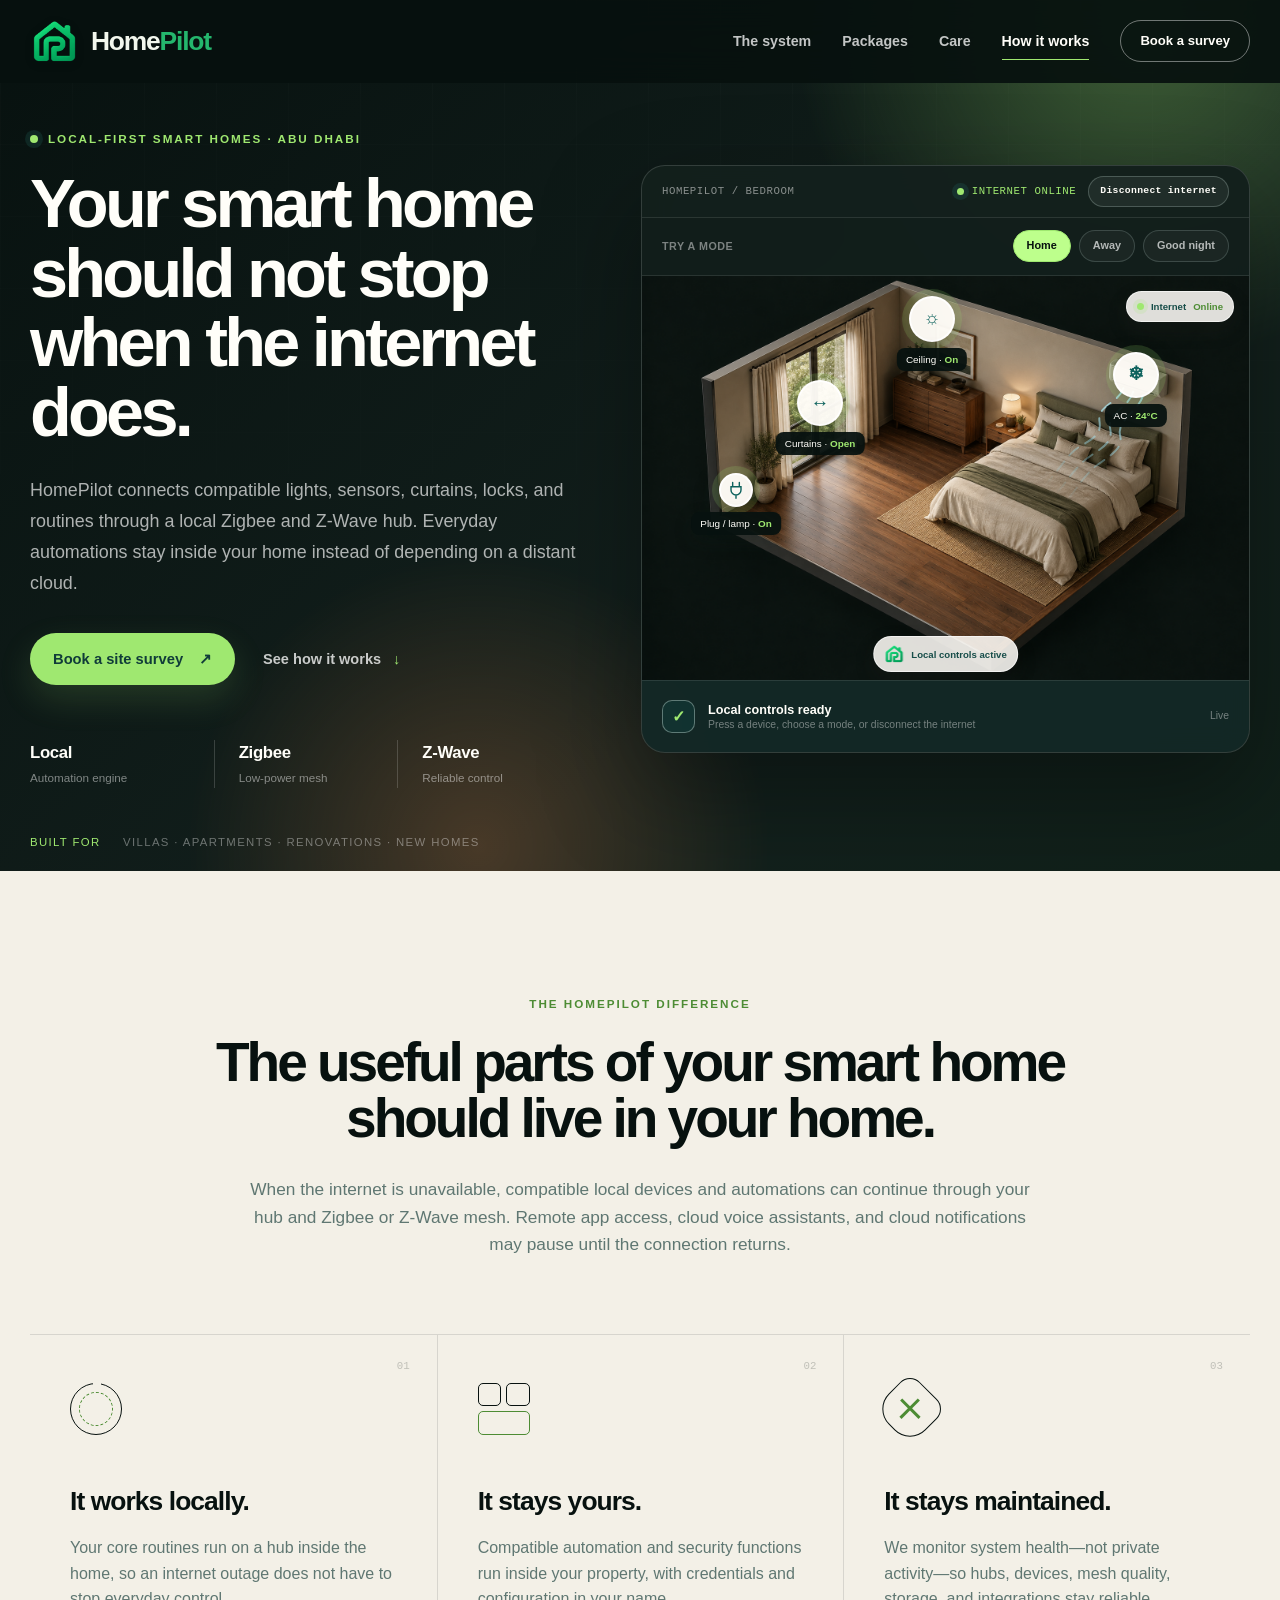
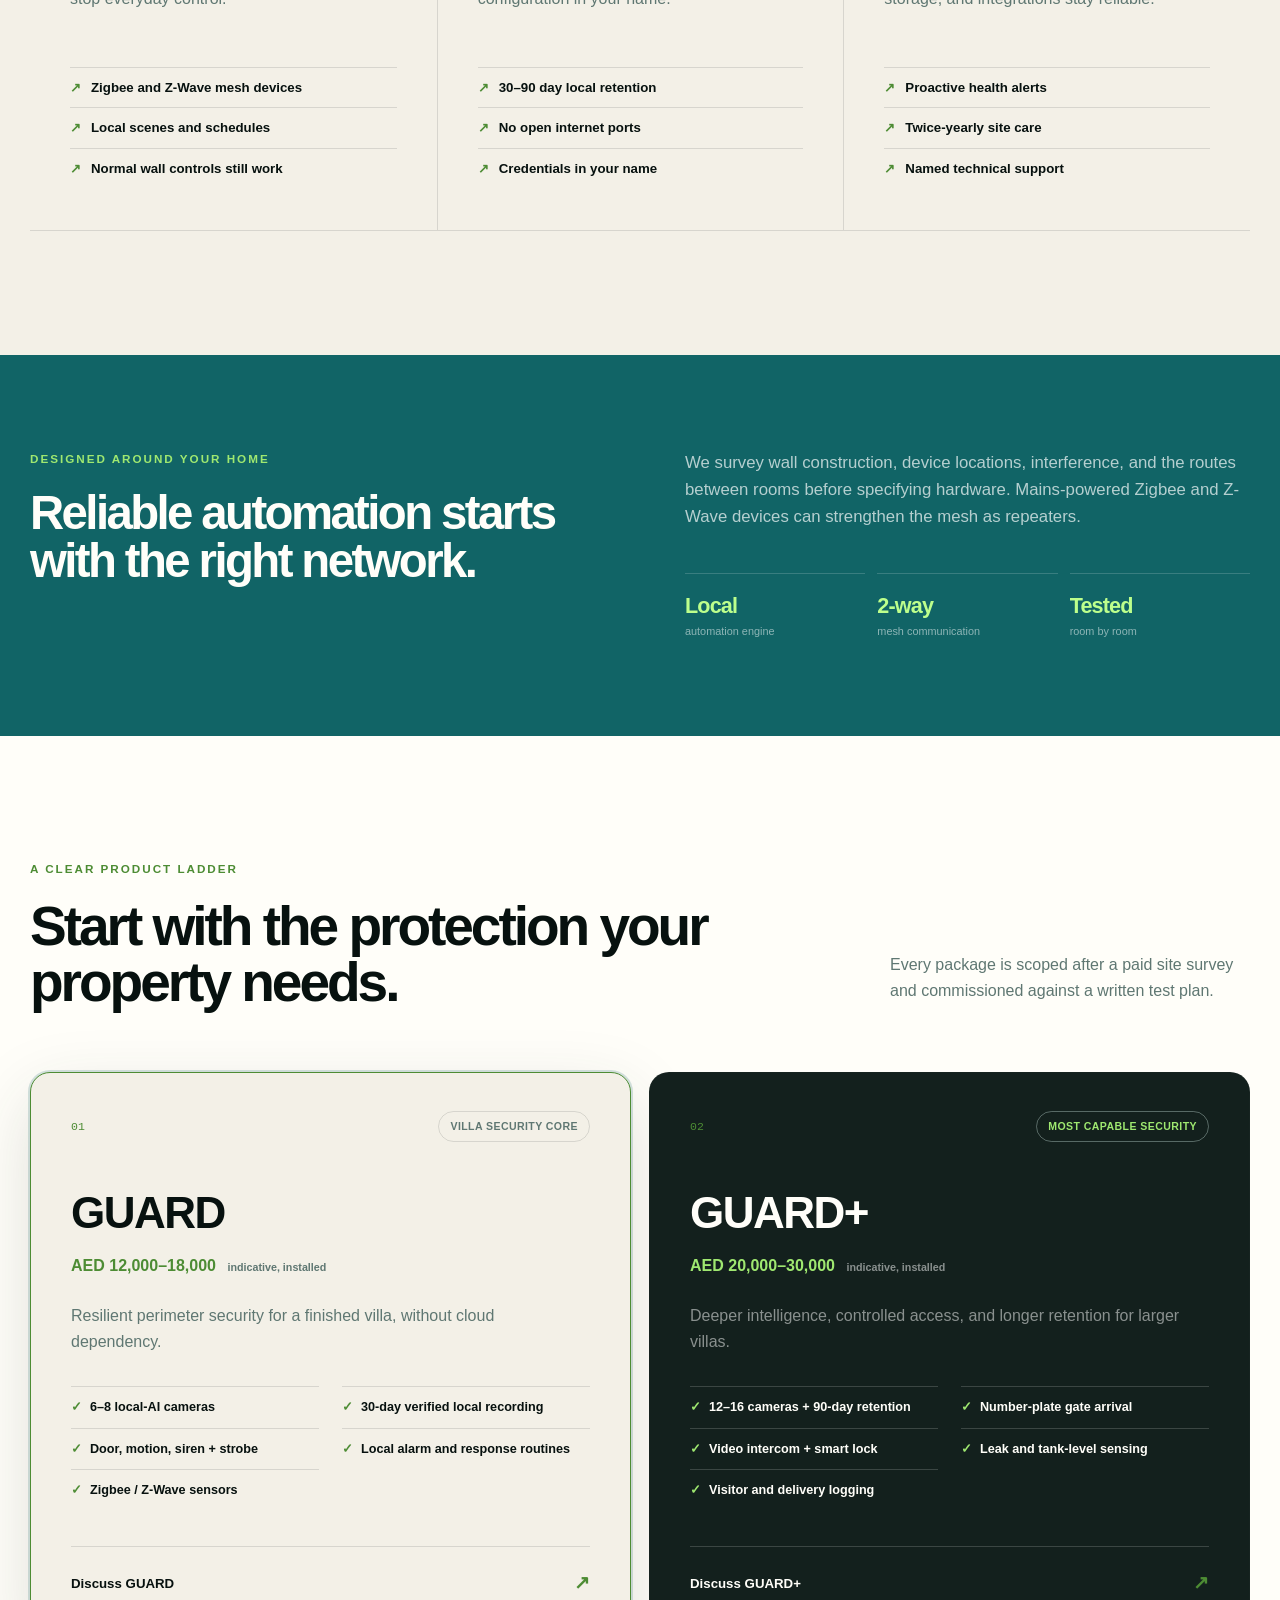
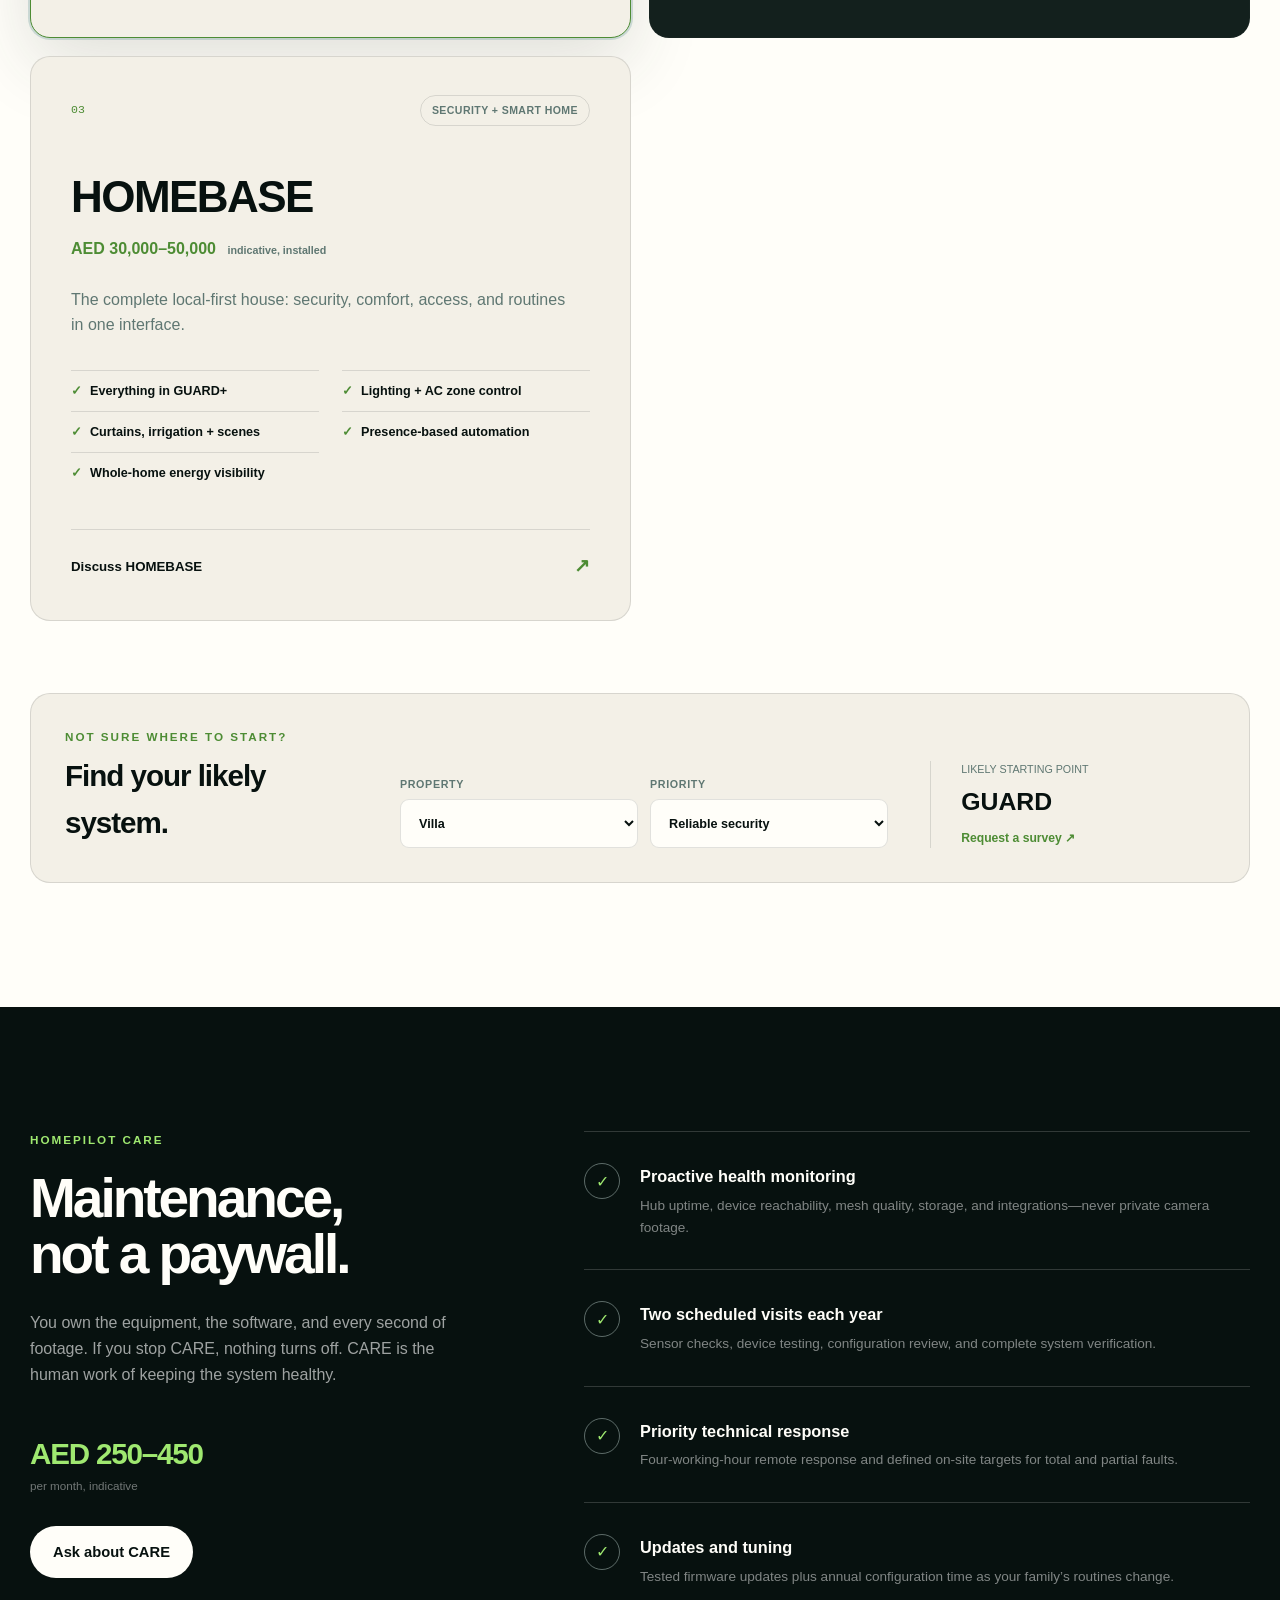
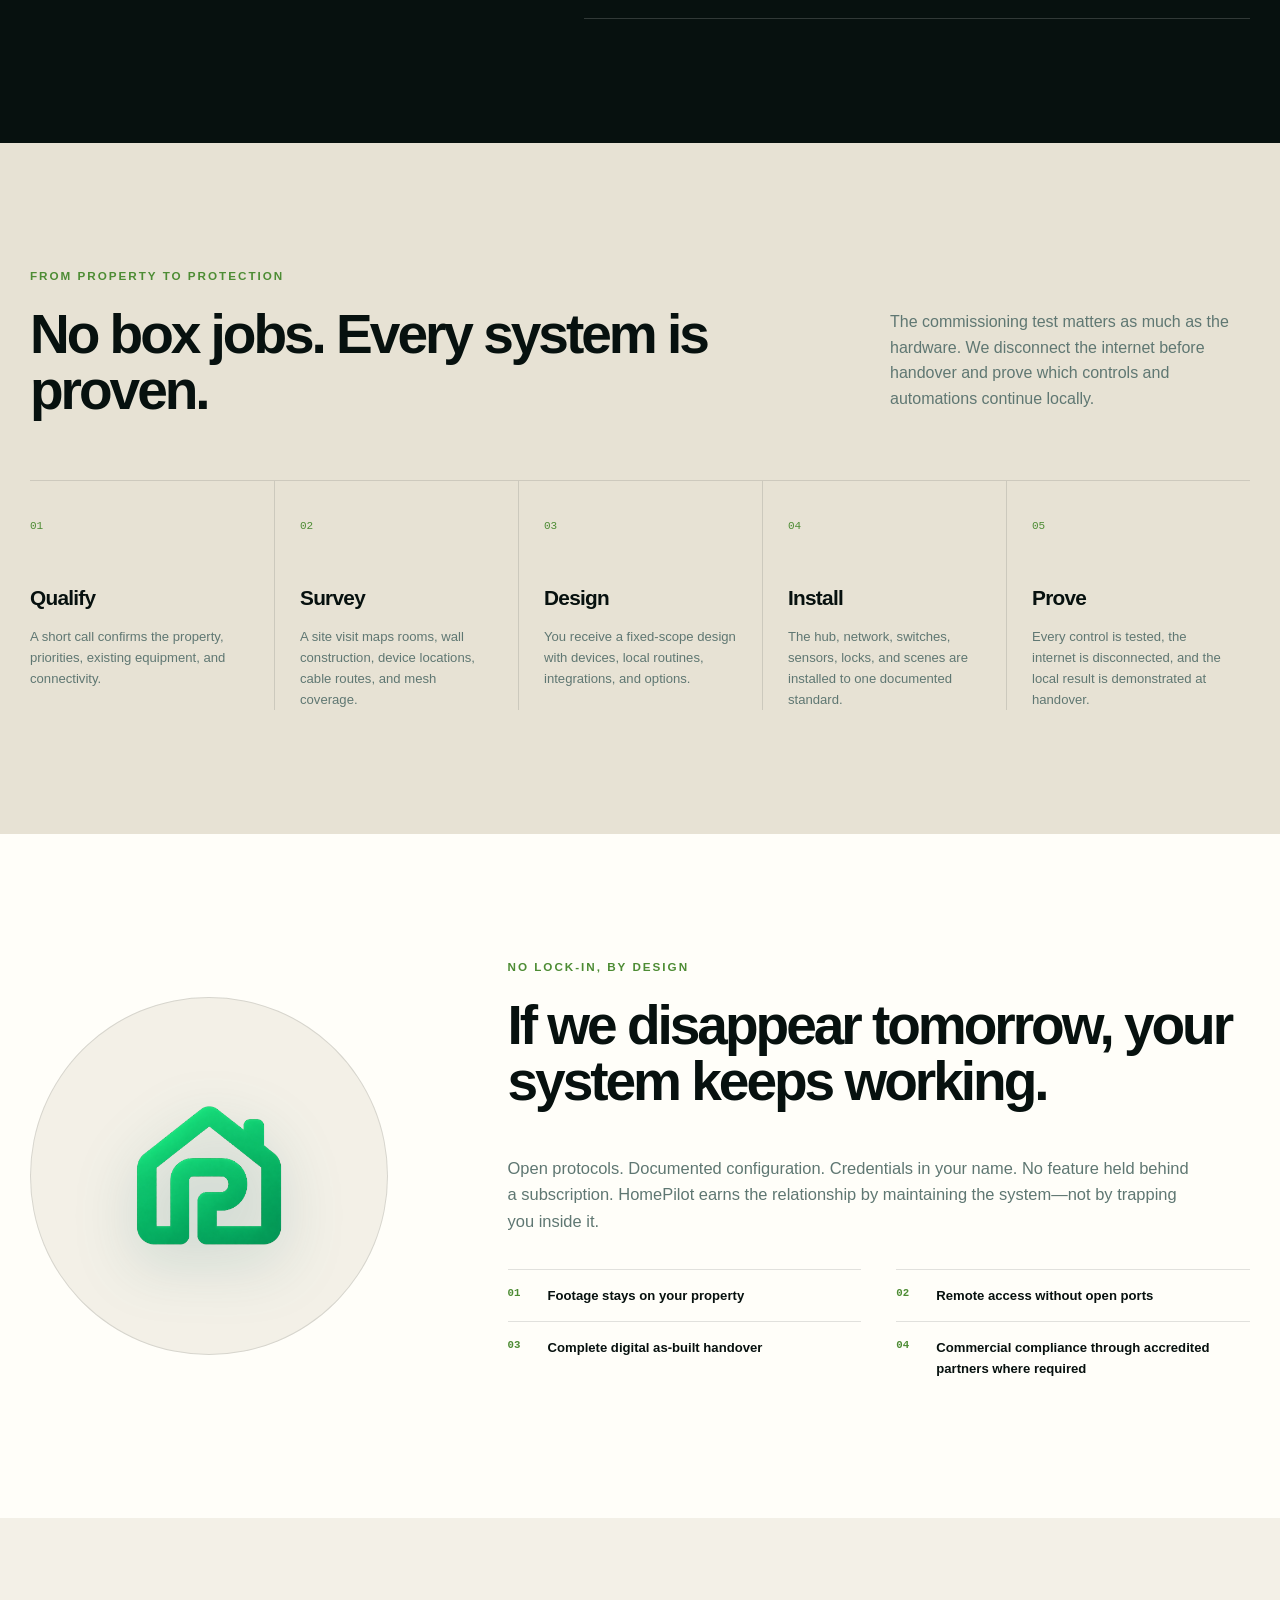
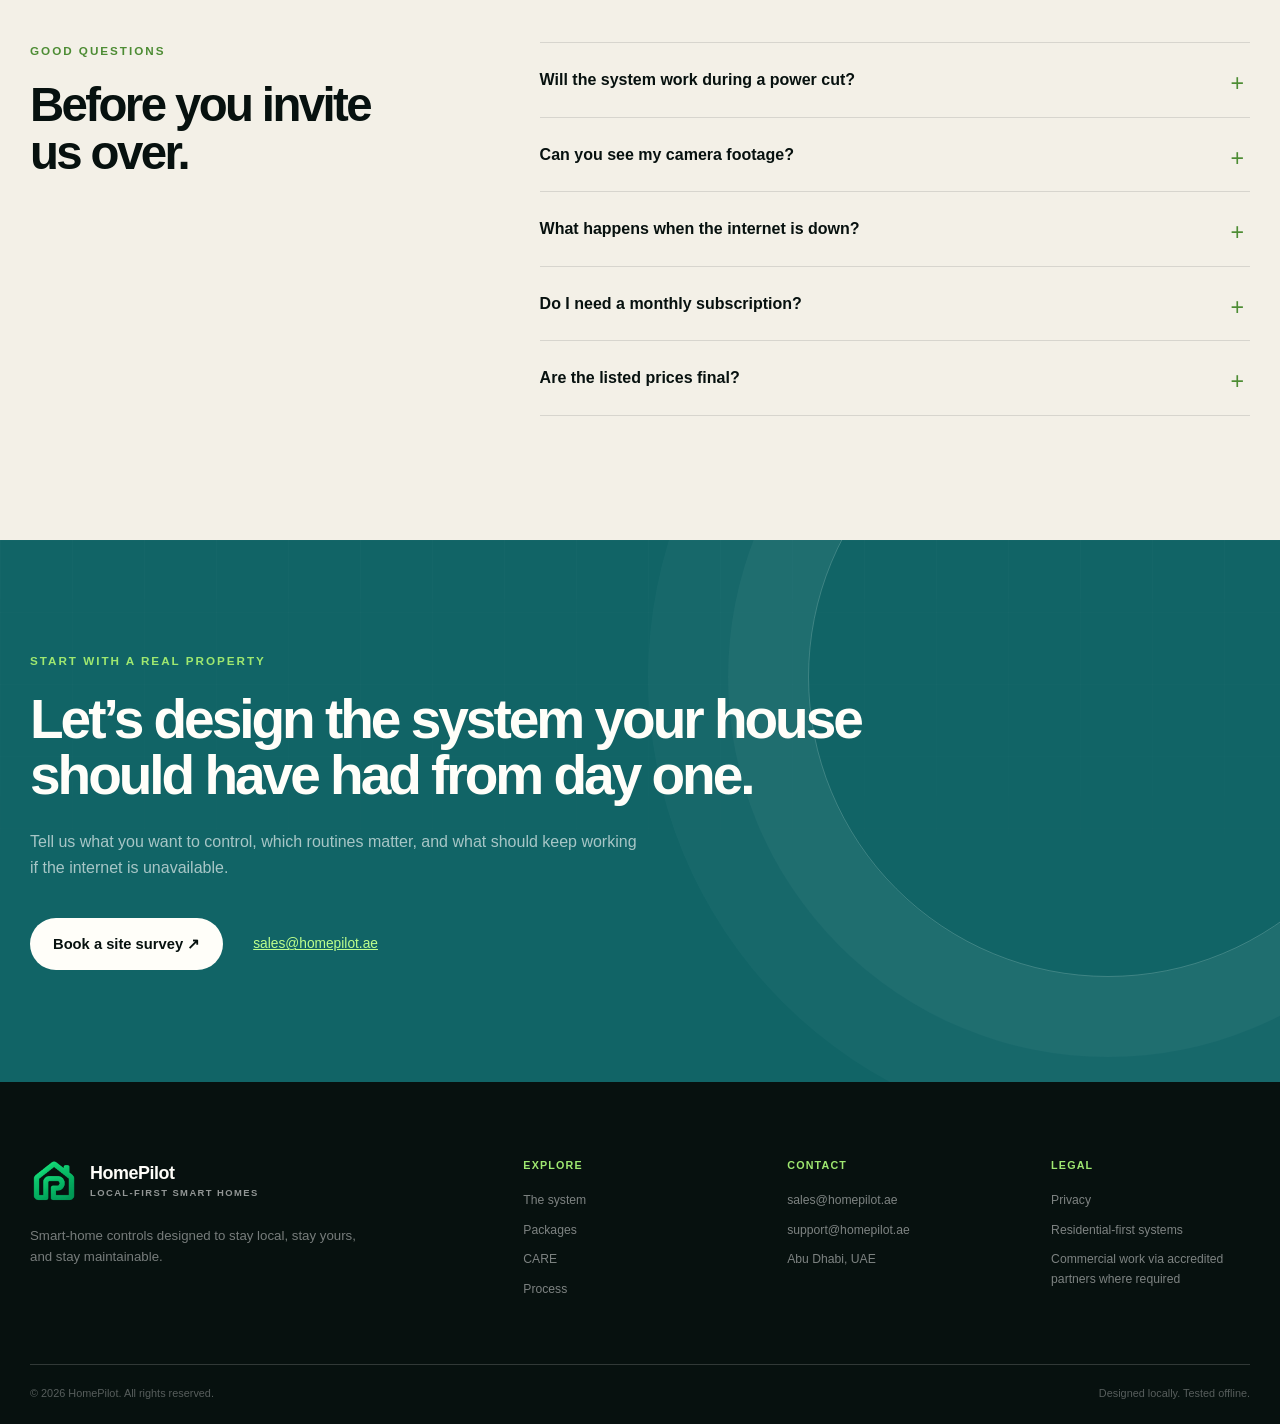
==== commit c3e3ae03: "Deploy approved interactive HomePilot bedroom website" ====
--- a/index.html
+++ b/index.html
@@ -5,20 +5,20 @@
     <meta name="viewport" content="width=device-width, initial-scale=1" />
     <meta
       name="description"
-      content="HomePilot designs solar-backed, local-first security and smart systems for UAE villas, farms, and remote properties."
+      content="HomePilot designs local-first smart homes using Zigbee and Z-Wave, so compatible automations keep working when the internet is unavailable."
     />
-    <meta name="theme-color" content="#07110f" />
-    <meta property="og:title" content="HomePilot — Security that stays on" />
+    <meta name="theme-color" content="#2c3531" />
+    <meta property="og:title" content="HomePilot — Smart homes that work locally" />
     <meta
       property="og:description"
-      content="Off-grid security and smart systems, designed for the UAE and owned by you."
+      content="Local-first Zigbee and Z-Wave smart-home systems, designed for UAE homes and owned by you."
     />
     <meta property="og:type" content="website" />
     <meta property="og:url" content="https://homepilot.ae/" />
     <link rel="canonical" href="https://homepilot.ae/" />
-    <link rel="icon" href="brand-mark.svg" type="image/svg+xml" />
-    <link rel="stylesheet" href="styles.css" />
-    <title>HomePilot — Off-grid home security for the UAE</title>
+    <link rel="icon" href="assets/homepilot-icon-green-preview.png" type="image/png" />
+    <link rel="stylesheet" href="styles.css?v=realistic-room-3" />
+    <title>HomePilot — Local-first smart homes for the UAE</title>
     <script type="application/ld+json">
       {
         "@context": "https://schema.org",
@@ -26,14 +26,14 @@
         "name": "HomePilot",
         "url": "https://homepilot.ae/",
         "email": "sales@homepilot.ae",
-        "description": "Solar-backed, local-first security and smart systems for UAE villas and remote properties.",
+        "description": "Local-first Zigbee and Z-Wave smart-home systems for UAE homes.",
         "areaServed": {
           "@type": "Country",
           "name": "United Arab Emirates"
         }
       }
     </script>
-    <script src="script.js" defer></script>
+    <script src="script.js?v=cutaway-room-preview-2" defer></script>
   </head>
   <body>
     <a class="skip-link" href="#main">Skip to content</a>
@@ -41,15 +41,8 @@
     <header class="site-header" data-header>
       <div class="container header-inner">
         <a class="brand" href="#top" aria-label="HomePilot home">
-          <svg class="brand-icon" aria-hidden="true" viewBox="0 0 48 48">
-            <path d="M8 22.5 24 9l16 13.5V40H8V22.5Z" />
-            <path d="M16 36V24.5l8-6.5 8 6.5V36" />
-            <path d="M24 25v11M18.5 30.5h11" />
-          </svg>
-          <span>
-            <strong>HomePilot</strong>
-            <small>Local security systems</small>
-          </span>
+          <img class="header-brand-icon" src="assets/homepilot-icon-green-preview.png" alt="" />
+          <span class="header-brand-name">Home<span>Pilot</span></span>
         </a>
 
         <button
@@ -83,11 +76,11 @@
 
         <div class="container hero-layout">
           <div class="hero-copy" data-reveal>
-            <p class="eyebrow"><span></span> Off-grid security · Abu Dhabi</p>
-            <h1>Security that stays on when everything else goes off.</h1>
+            <p class="eyebrow"><span></span> Local-first smart homes · Abu Dhabi</p>
+            <h1>Your smart home should not stop when the internet does.</h1>
             <p class="hero-lead">
-              Solar-backed, local-first security and smart systems for UAE villas and remote properties.
-              No cloud lock-in. No subscription to see your own footage.
+              HomePilot connects compatible lights, sensors, curtains, locks, and routines through a local Zigbee and
+              Z-Wave hub. Everyday automations stay inside your home instead of depending on a distant cloud.
             </p>
             <div class="hero-actions">
               <a class="button button-primary" href="mailto:sales@homepilot.ae?subject=HomePilot%20site%20survey">
@@ -96,70 +89,91 @@
               <a class="text-link" href="#system">See how it works <span aria-hidden="true">↓</span></a>
             </div>
             <ul class="trust-row" aria-label="System highlights">
-              <li><strong>48h</strong><span>Security autonomy</span></li>
-              <li><strong>Local</strong><span>Recording + AI</span></li>
-              <li><strong>50°C</strong><span>Climate designed</span></li>
-            </ul>
-          </div>
-
-          <div class="system-visual" data-reveal>
+              <li><strong>Local</strong><span>Automation engine</span></li>
+              <li><strong>Zigbee</strong><span>Low-power mesh</span></li>
+              <li><strong>Z-Wave</strong><span>Reliable control</span></li>
+            </ul>
+          </div>
+
+          <div class="system-visual" data-system-visual data-reveal>
             <div class="visual-topline">
-              <span>HomePilot / Villa Core</span>
-              <span class="live-indicator"><i></i> Protected</span>
+              <span>HomePilot / Bedroom</span>
+              <div class="visual-controls">
+                <span class="live-indicator" data-system-state><i></i><span data-system-label>Internet online</span></span>
+                <button class="demo-toggle" type="button" data-connectivity-toggle aria-pressed="false">Disconnect internet</button>
+              </div>
+            </div>
+
+            <div class="scene-toolbar" aria-label="Try a home mode">
+              <span>Try a mode</span>
+              <button class="scene-pill active" type="button" data-scene="home" aria-pressed="true">Home</button>
+              <button class="scene-pill" type="button" data-scene="away" aria-pressed="false">Away</button>
+              <button class="scene-pill" type="button" data-scene="night" aria-pressed="false">Good night</button>
             </div>
 
             <div class="property-map">
-              <div class="map-grid"></div>
-              <svg class="map-lines" viewBox="0 0 560 400" aria-hidden="true">
-                <path d="M88 85C190 85 210 165 270 165S360 86 470 86" />
-                <path d="M88 315c100 0 130-80 190-80s92 80 194 80" />
-                <path d="M280 165v70" />
-              </svg>
-
-              <div class="map-node node-solar">
-                <svg viewBox="0 0 40 40" aria-hidden="true"><path d="M7 9h26l-3 18H10L7 9Zm4 6h19M9.5 21h21M17 9l-1 18m8-18 1 18M14 32h12" /></svg>
-                <span>Solar array</span><strong>1.4 kWp</strong>
+              <div class="realistic-room">
+                <img class="room-photo" src="assets/bedroom-realistic-day.png" alt="Realistic cutaway bedroom with the bed against the right wall, open floor space on the left, window, air conditioner, and bedside lamp." width="1536" height="1024" fetchpriority="high" />
+                <img class="room-photo room-curtain-state room-curtain-left" src="assets/bedroom-realistic-rest.png" alt="" aria-hidden="true" width="1536" height="1024" />
+                <img class="room-photo room-curtain-state room-curtain-right" src="assets/bedroom-realistic-rest.png" alt="" aria-hidden="true" width="1536" height="1024" />
+                <img class="room-photo room-lamp-state" src="assets/bedroom-realistic-rest.png" alt="" aria-hidden="true" width="1536" height="1024" />
+                <div class="room-light-shade" aria-hidden="true"></div>
+                <svg class="room-cool-air" viewBox="0 0 1536 1024" aria-hidden="true">
+                  <defs>
+                    <linearGradient id="cool-air-fade" x1="0" y1="0" x2="0" y2="1">
+                      <stop offset="0" stop-color="#bdf5ff" stop-opacity=".9" />
+                      <stop offset="1" stop-color="#8ee5ff" stop-opacity="0" />
+                    </linearGradient>
+                  </defs>
+                  <g fill="none" stroke="url(#cool-air-fade)" stroke-linecap="round">
+                    <path d="M1218 284 C1205 324 1150 326 1158 370 S1110 421 1085 450 S1050 495 1020 530" />
+                    <path d="M1243 293 C1230 337 1175 345 1185 388 S1140 444 1110 476 S1075 520 1045 555" />
+                    <path d="M1268 302 C1255 345 1200 365 1210 405 S1165 462 1135 493 S1100 540 1070 575" />
+                  </g>
+                </svg>
               </div>
-              <div class="map-node node-camera">
-                <svg viewBox="0 0 40 40" aria-hidden="true"><path d="m8 14 22 2v11L8 29V14Zm7 15v5m-5 0h10M30 19l5-3v11l-5-3" /></svg>
-                <span>Perimeter</span><strong>8 cameras</strong>
-              </div>
-              <div class="map-node node-core">
-                <span class="node-pulse"></span>
-                <svg viewBox="0 0 48 48" aria-hidden="true"><path d="M9 21 24 9l15 12v18H9V21Zm9 18V25h12v14" /></svg>
-                <span>Local core</span><strong>All systems normal</strong>
-              </div>
-              <div class="map-node node-battery">
-                <svg viewBox="0 0 40 40" aria-hidden="true"><path d="M12 7h16v4h3v23H9V11h3V7Zm2 8v15m6-15v15m6-15v15" /></svg>
-                <span>Battery</span><strong>83% · 42h</strong>
-              </div>
-              <div class="map-node node-network">
-                <svg viewBox="0 0 40 40" aria-hidden="true"><path d="M7 16c7-7 19-7 26 0M12 22c4-4 12-4 16 0m-10 6c1-1 3-1 4 0" /></svg>
-                <span>Internet</span><strong class="status-warn">Offline</strong>
-              </div>
-            </div>
-
-            <div class="visual-alert">
+
+              <button class="room-hotspot hotspot-light" type="button" data-device="light" aria-label="Toggle ceiling lights" aria-pressed="true">
+                <span class="hotspot-icon">☼</span><span class="hotspot-label">Ceiling · <strong data-device-state="light">On</strong></span>
+              </button>
+              <button class="room-hotspot hotspot-plug" type="button" data-device="plug" aria-label="Toggle smart plug for bedside lamp" aria-pressed="true">
+                <span class="hotspot-icon"><svg viewBox="0 0 24 24" aria-hidden="true"><path d="M8 3v5m8-5v5M6 8h12v4a6 6 0 0 1-12 0ZM12 18v4"/></svg></span><span class="hotspot-label">Plug / lamp · <strong data-device-state="plug">On</strong></span>
+              </button>
+              <button class="room-hotspot hotspot-curtains" type="button" data-device="curtains" aria-label="Toggle bedroom curtains" aria-pressed="true">
+                <span class="hotspot-icon">↔</span><span class="hotspot-label">Curtains · <strong data-device-state="curtains">Open</strong></span>
+              </button>
+              <button class="room-hotspot hotspot-ac" type="button" data-device="ac" aria-label="Toggle bedroom air conditioning" aria-pressed="true">
+                <span class="hotspot-icon">❄</span><span class="hotspot-label">AC · <strong data-device-state="ac">24°C</strong></span>
+              </button>
+              <button class="room-hotspot hotspot-lock" type="button" data-device="lock" aria-label="Toggle bedroom door lock" aria-pressed="true">
+                <span class="hotspot-icon"><svg viewBox="0 0 24 24" aria-hidden="true"><rect x="5" y="10" width="14" height="11" rx="3"/><path d="M8 10V7a4 4 0 0 1 8 0v3M12 14v3"/></svg></span><span class="hotspot-label">Door · <strong data-device-state="lock">Locked</strong></span>
+              </button>
+
+              <div class="room-hub"><img src="assets/homepilot-icon-green-preview.png" alt="" /><span data-core-state>Local controls active</span></div>
+              <div class="room-network"><i></i><span>Internet</span><strong data-network-state>Online</strong></div>
+            </div>
+
+            <div class="visual-alert" aria-live="polite">
               <span class="shield-check" aria-hidden="true">✓</span>
-              <div><strong>Protection continues</strong><small>Recording, detection and alarms remain local</small></div>
-              <span class="alert-time">Now</span>
+              <div><strong data-alert-title>Local controls ready</strong><small data-alert-copy>Press a device, choose a mode, or disconnect the internet</small></div>
+              <span class="alert-time" data-alert-time>Live</span>
             </div>
           </div>
         </div>
 
         <div class="container hero-footnote">
-          <p><span>Built for</span> Villas · Farms · Construction sites · Remote properties</p>
+          <p><span>Built for</span> Villas · Apartments · Renovations · New homes</p>
         </div>
       </section>
 
       <section class="manifesto section" id="system">
         <div class="container narrow" data-reveal>
           <p class="section-label">The HomePilot difference</p>
-          <h2>Your cameras should not depend on the same things they are meant to protect.</h2>
+          <h2>The useful parts of your smart home should live in your home.</h2>
           <p>
-            A cut breaker, failed internet connection, or discontinued cloud service should never blind your property.
-            HomePilot separates the security layer from the house: dedicated power, local intelligence, verified storage,
-            and one system you own outright.
+            When the internet is unavailable, compatible local devices and automations can continue through your hub and
+            Zigbee or Z-Wave mesh. Remote app access, cloud voice assistants, and cloud notifications may pause until the
+            connection returns.
           </p>
         </div>
 
@@ -167,12 +181,12 @@
           <article class="principle-card" data-reveal>
             <span class="card-index">01</span>
             <div class="principle-icon power-icon" aria-hidden="true"><i></i></div>
-            <h3>It stays on.</h3>
-            <p>Dedicated solar and LiFePO₄ battery keep the security layer running through power cuts—for days, not hours.</p>
+            <h3>It works locally.</h3>
+            <p>Your core routines run on a hub inside the home, so an internet outage does not have to stop everyday control.</p>
             <ul>
-              <li>Grid-optional architecture</li>
-              <li>Automatic load shedding</li>
-              <li>4G/5G internet failover</li>
+              <li>Zigbee and Z-Wave mesh devices</li>
+              <li>Local scenes and schedules</li>
+              <li>Normal wall controls still work</li>
             </ul>
           </article>
 
@@ -180,7 +194,7 @@
             <span class="card-index">02</span>
             <div class="principle-icon local-icon" aria-hidden="true"><i></i><i></i><i></i></div>
             <h3>It stays yours.</h3>
-            <p>Recording, detection, and automation run inside your property. Your footage is not somebody else’s cloud asset.</p>
+            <p>Compatible automation and security functions run inside your property, with credentials and configuration in your name.</p>
             <ul>
               <li>30–90 day local retention</li>
               <li>No open internet ports</li>
@@ -192,7 +206,7 @@
             <span class="card-index">03</span>
             <div class="principle-icon care-icon" aria-hidden="true"><i></i></div>
             <h3>It stays maintained.</h3>
-            <p>We monitor system health—not footage—so batteries, disks, cameras, and solar yield are fixed before they fail.</p>
+            <p>We monitor system health—not private activity—so hubs, devices, mesh quality, storage, and integrations stay reliable.</p>
             <ul>
               <li>Proactive health alerts</li>
               <li>Twice-yearly site care</li>
@@ -205,18 +219,18 @@
       <section class="climate-band">
         <div class="container climate-layout">
           <div data-reveal>
-            <p class="section-label light">Designed for the Gulf</p>
-            <h2>Heat and dust are the design brief—not the fine print.</h2>
+            <p class="section-label light">Designed around your home</p>
+            <h2>Reliable automation starts with the right network.</h2>
           </div>
           <div class="climate-copy" data-reveal>
             <p>
-              Shaded, ventilated enclosures. Protected battery charging. Oversized solar arrays. Surge protection on every
-              outdoor run. Every design starts with Abu Dhabi in July, not a laboratory datasheet.
+              We survey wall construction, device locations, interference, and the routes between rooms before specifying
+              hardware. Mains-powered Zigbee and Z-Wave devices can strengthen the mesh as repeaters.
             </p>
             <div class="climate-stats">
-              <span><strong>50°C</strong> ambient design target</span>
-              <span><strong>20–30%</strong> soiling margin</span>
-              <span><strong>IP66+</strong> outdoor equipment</span>
+              <span><strong>Local</strong> automation engine</span>
+              <span><strong>2-way</strong> mesh communication</span>
+              <span><strong>Tested</strong> room by room</span>
             </div>
           </div>
         </div>
@@ -244,8 +258,8 @@
               <li>6–8 local-AI cameras</li>
               <li>30-day verified local recording</li>
               <li>Door, motion, siren + strobe</li>
-              <li>48-hour power autonomy</li>
-              <li>4G/5G failover</li>
+              <li>Local alarm and response routines</li>
+              <li>Zigbee / Z-Wave sensors</li>
             </ul>
             <a href="mailto:sales@homepilot.ae?subject=HomePilot%20GUARD%20survey">Discuss GUARD <span>↗</span></a>
           </article>
@@ -275,7 +289,7 @@
             </div>
             <h3>HOMEBASE</h3>
             <p class="package-price">AED 30,000–50,000 <small>indicative, installed</small></p>
-            <p class="package-description">The complete local-first house: security, comfort, access, and energy in one app.</p>
+            <p class="package-description">The complete local-first house: security, comfort, access, and routines in one interface.</p>
             <ul class="feature-list">
               <li>Everything in GUARD+</li>
               <li>Lighting + AC zone control</li>
@@ -286,23 +300,6 @@
             <a href="mailto:sales@homepilot.ae?subject=HomePilot%20HOMEBASE%20survey">Discuss HOMEBASE <span>↗</span></a>
           </article>
 
-          <article class="package-card outpost" data-package="outpost" data-reveal>
-            <div class="package-head">
-              <span class="package-number">04</span>
-              <span class="package-tag">No grid. No fibre. No problem.</span>
-            </div>
-            <h3>OUTPOST</h3>
-            <p class="package-price">AED 8,000–18,000 <small>indicative, per node</small></p>
-            <p class="package-description">A fully autonomous protection node for farms, plots, chalets, and construction sites.</p>
-            <ul class="feature-list">
-              <li>400–600 W dedicated solar</li>
-              <li>2–6 local-recording cameras</li>
-              <li>4G/5G + event clip alerts</li>
-              <li>LoRa gate, tank + pump sensors</li>
-              <li>Heat-hardened enclosure</li>
-            </ul>
-            <a href="mailto:sales@homepilot.ae?subject=HomePilot%20OUTPOST%20survey">Discuss OUTPOST <span>↗</span></a>
-          </article>
         </div>
 
         <div class="container finder" data-reveal>
@@ -315,7 +312,7 @@
               Property
               <select data-property-select>
                 <option value="villa">Villa</option>
-                <option value="remote">Farm or remote site</option>
+                <option value="apartment">Apartment</option>
                 <option value="commercial">Small commercial site</option>
               </select>
             </label>
@@ -352,11 +349,11 @@
           <div class="care-panel" data-reveal>
             <div class="care-item">
               <span class="care-check">✓</span>
-              <div><strong>Proactive health monitoring</strong><p>Camera uptime, storage, battery health, solar yield, and network status—never customer footage.</p></div>
+              <div><strong>Proactive health monitoring</strong><p>Hub uptime, device reachability, mesh quality, storage, and integrations—never private camera footage.</p></div>
             </div>
             <div class="care-item">
               <span class="care-check">✓</span>
-              <div><strong>Two scheduled visits each year</strong><p>Panel and lens cleaning, mount and seal inspection, battery test, and complete system verification.</p></div>
+              <div><strong>Two scheduled visits each year</strong><p>Sensor checks, device testing, configuration review, and complete system verification.</p></div>
             </div>
             <div class="care-item">
               <span class="care-check">✓</span>
@@ -373,22 +370,22 @@
       <section class="process section" id="process">
         <div class="container section-heading" data-reveal>
           <div><p class="section-label">From property to protection</p><h2>No box jobs. Every system is proven.</h2></div>
-          <p>The commissioning test matters as much as the hardware. We pull the power and internet before handover so you know what happens next.</p>
+           <p>The commissioning test matters as much as the hardware. We disconnect the internet before handover and prove which controls and automations continue locally.</p>
         </div>
 
         <ol class="container process-list">
-          <li data-reveal><span>01</span><h3>Qualify</h3><p>A short call confirms the property, priorities, existing equipment, grid, and connectivity.</p></li>
-          <li data-reveal><span>02</span><h3>Survey</h3><p>A paid site visit maps coverage, cable routes, power, roof conditions, shade, and enclosure locations.</p></li>
-          <li data-reveal><span>03</span><h3>Design</h3><p>You receive a fixed-scope design pack with coverage, power, retention, equipment, and options.</p></li>
-          <li data-reveal><span>04</span><h3>Install</h3><p>Power, network, recording, cameras, and sensors are installed to one documented standard.</p></li>
-          <li data-reveal><span>05</span><h3>Prove</h3><p>Power and WAN are pulled, alerts and failover are tested, and every result is signed at handover.</p></li>
+          <li data-reveal><span>01</span><h3>Qualify</h3><p>A short call confirms the property, priorities, existing equipment, and connectivity.</p></li>
+          <li data-reveal><span>02</span><h3>Survey</h3><p>A site visit maps rooms, wall construction, device locations, cable routes, and mesh coverage.</p></li>
+          <li data-reveal><span>03</span><h3>Design</h3><p>You receive a fixed-scope design with devices, local routines, integrations, and options.</p></li>
+          <li data-reveal><span>04</span><h3>Install</h3><p>The hub, network, switches, sensors, locks, and scenes are installed to one documented standard.</p></li>
+          <li data-reveal><span>05</span><h3>Prove</h3><p>Every control is tested, the internet is disconnected, and the local result is demonstrated at handover.</p></li>
         </ol>
       </section>
 
       <section class="ownership section">
         <div class="container ownership-layout">
           <div class="ownership-mark" aria-hidden="true" data-reveal>
-            <svg viewBox="0 0 120 120"><path d="M22 51 60 19l38 32v47H22V51Zm23 47V60h30v38" /><path d="M60 68v17m-8.5-8.5h17" /></svg>
+            <img src="assets/homepilot-icon-green-preview.png" alt="" />
           </div>
           <div data-reveal>
             <p class="section-label">No lock-in, by design</p>
@@ -412,16 +409,16 @@
           <div data-reveal><p class="section-label">Good questions</p><h2>Before you invite us over.</h2></div>
           <div class="accordion" data-accordion>
             <details data-reveal>
-              <summary>Does “off-grid” mean my villa disconnects from mains power?</summary>
-              <p>No. The security layer has dedicated solar and battery power, while mains can remain a secondary charging source. Your villa stays connected; your protection becomes grid-optional.</p>
+              <summary>Will the system work during a power cut?</summary>
+              <p>Not unless the hub, router, and relevant devices have backup power. HomePilot’s local-first design is for internet outages; it does not replace an electrical backup system.</p>
             </details>
             <details data-reveal>
               <summary>Can you see my camera footage?</summary>
-              <p>Not by default. CARE monitors equipment telemetry such as camera uptime, disk health, battery charge, and solar yield—not footage. Any temporary support access is explicit and controlled.</p>
+              <p>Not by default. CARE monitors equipment telemetry such as hub uptime, device reachability, storage health, and mesh quality—not footage. Any temporary support access is explicit and controlled.</p>
             </details>
             <details data-reveal>
               <summary>What happens when the internet is down?</summary>
-              <p>Local recording, detection, automations, sirens, and access controls continue. Where specified, notifications fail over to 4G or 5G automatically.</p>
+              <p>Compatible local controls, sensors, schedules, and scenes continue through the hub and Zigbee or Z-Wave mesh. Remote app access, cloud voice control, and cloud notifications may pause until the connection returns.</p>
             </details>
             <details data-reveal>
               <summary>Do I need a monthly subscription?</summary>
@@ -440,7 +437,7 @@
         <div class="container cta-inner" data-reveal>
           <p class="section-label light">Start with a real property</p>
           <h2>Let’s design the system your house should have had from day one.</h2>
-          <p>Tell us what you are protecting, what has failed before, and whether the property has grid power and fibre.</p>
+          <p>Tell us what you want to control, which routines matter, and what should keep working if the internet is unavailable.</p>
           <div class="cta-actions">
             <a class="button button-light" href="mailto:sales@homepilot.ae?subject=HomePilot%20site%20survey">Book a site survey ↗</a>
             <a href="mailto:sales@homepilot.ae">sales@homepilot.ae</a>
@@ -453,10 +450,10 @@
       <div class="container footer-grid">
         <div>
           <a class="brand footer-brand" href="#top">
-            <svg class="brand-icon" aria-hidden="true" viewBox="0 0 48 48"><path d="M8 22.5 24 9l16 13.5V40H8V22.5Z"/><path d="M16 36V24.5l8-6.5 8 6.5V36"/><path d="M24 25v11M18.5 30.5h11"/></svg>
-            <span><strong>HomePilot</strong><small>Local security systems</small></span>
+            <img class="brand-icon-image" src="assets/homepilot-icon-green-preview.png" alt="" aria-hidden="true" />
+            <span><strong>HomePilot</strong><small>Local-first smart homes</small></span>
           </a>
-          <p>Security and smart systems that stay on, stay yours, and stay maintained.</p>
+          <p>Smart-home controls designed to stay local, stay yours, and stay maintainable.</p>
         </div>
         <div class="footer-links">
           <strong>Explore</strong>
@@ -477,7 +474,7 @@
       </div>
       <div class="container footer-bottom">
         <span>© <span data-year></span> HomePilot. All rights reserved.</span>
-        <span>Designed for 50°C. Built to keep running.</span>
+        <span>Designed locally. Tested offline.</span>
       </div>
     </footer>
   </body>
--- a/styles.css
+++ b/styles.css
@@ -4,16 +4,16 @@
   --paper: #f3f0e7;
   --paper-deep: #e7e2d4;
   --white: #fffef9;
-  --line: rgba(7, 17, 15, 0.14);
+  --line: rgba(44, 53, 49, 0.14);
   --line-light: rgba(255, 255, 255, 0.17);
   --green: #9fe870;
   --green-bright: #bdff8c;
   --green-dark: #4d8c34;
   --sand: #e3b969;
   --orange: #f08a4b;
-  --muted: #65706d;
+  --muted: #5f7772;
   --radius: 20px;
-  --shadow: 0 24px 70px rgba(4, 15, 11, 0.12);
+  --shadow: 0 24px 70px rgba(44, 53, 49, 0.15);
   --container: 1220px;
 }
 
@@ -82,7 +82,7 @@
   left: 12px;
   padding: 10px 16px;
   border-radius: 10px;
-  color: var(--ink);
+  color: var(--white);
   background: var(--green);
   transform: translateY(-180%);
   transition: transform 180ms ease;
@@ -99,13 +99,16 @@
   right: 0;
   left: 0;
   color: var(--white);
+  background: rgba(7, 17, 15, 0.92);
+  box-shadow: none;
+  backdrop-filter: blur(18px);
   transition: background-color 220ms ease, border-color 220ms ease, backdrop-filter 220ms ease;
   border-bottom: 1px solid transparent;
 }
 
 .site-header.scrolled {
-  border-color: rgba(255, 255, 255, 0.1);
-  background: rgba(7, 17, 15, 0.88);
+  border-color: rgba(255, 255, 255, 0.12);
+  background: rgba(7, 17, 15, 0.97);
   backdrop-filter: blur(16px);
 }
 
@@ -124,17 +127,45 @@
   text-decoration: none;
 }
 
-.brand-icon {
-  width: 35px;
-  color: var(--green);
-}
-
-.brand-icon path {
+.brand-wordmark {
+  width: 194px;
+  height: 64px;
+  object-fit: contain;
+  filter: hue-rotate(-70deg) saturate(0.94) brightness(0.96);
+}
+
+.header-brand-icon {
+  width: 49px;
+  height: 49px;
+  object-fit: contain;
+  filter: drop-shadow(0 2px 5px rgba(0, 0, 0, .12));
+}
+.brand .header-brand-name {
+  display: block;
+  color: #f2f7ed;
+  font-size: 1.65rem;
+  font-weight: 800;
+  letter-spacing: -.045em;
+}
+.brand .header-brand-name > span {
+  display: inline;
+  color: #24b66d;
+  font: inherit;
+}
+.room-night-shade {
+  opacity: 0;
+  transition: opacity 650ms ease;
+}
+.system-visual.device-light-off.device-curtains-off .room-night-shade { opacity: .32; }
+.window-daylight { transition: opacity 650ms ease; }
+.system-visual.device-curtains-off .window-daylight { opacity: 0; }
+.hotspot-icon svg {
+  width: 20px;
+  height: 20px;
   fill: none;
   stroke: currentColor;
-  stroke-width: 2.4;
+  stroke-width: 1.7;
   stroke-linecap: round;
-  stroke-linejoin: round;
 }
 
 .brand span {
@@ -164,7 +195,7 @@
 
 .site-nav > a:not(.button) {
   position: relative;
-  color: rgba(255, 255, 255, 0.74);
+  color: rgba(255, 255, 255, 0.76);
   font-size: 0.89rem;
   font-weight: 600;
   text-decoration: none;
@@ -190,9 +221,14 @@
 }
 
 .site-nav > a:hover::after,
-.site-nav > a:focus-visible::after {
+.site-nav > a:focus-visible::after,
+.site-nav > a.active::after {
   transform: scaleX(1);
   transform-origin: left;
+}
+
+.site-nav > a.active {
+  color: var(--white);
 }
 
 .menu-toggle {
@@ -226,23 +262,24 @@
 }
 
 .button-outline {
-  border-color: rgba(255, 255, 255, 0.28);
+  border-color: rgba(255, 255, 255, 0.42);
   color: var(--white);
 }
 
 .button-outline:hover {
   border-color: var(--green);
-  color: var(--ink);
+  color: var(--white);
   background: var(--green);
 }
 
 .button-primary {
-  color: var(--ink);
+  color: #103c39;
   background: var(--green);
-  box-shadow: 0 12px 30px rgba(159, 232, 112, 0.16);
+  box-shadow: 0 14px 34px rgba(159, 232, 112, 0.15);
 }
 
 .button-primary:hover {
+  color: #0b312f;
   background: var(--green-bright);
 }
 
@@ -260,7 +297,7 @@
   min-height: 860px;
   overflow: hidden;
   color: var(--white);
-  background: var(--ink);
+  background: linear-gradient(138deg, #07110f 0%, #13201d 65%, #102019 100%);
   isolation: isolate;
 }
 
@@ -289,8 +326,8 @@
   right: -240px;
   width: 760px;
   height: 760px;
-  opacity: 0.26;
-  background: radial-gradient(circle, rgba(77, 140, 52, 0.72), transparent 65%);
+  opacity: 0.46;
+  background: radial-gradient(circle, rgba(159, 232, 112, 0.7), transparent 65%);
 }
 
 .hero-glow-two {
@@ -298,8 +335,8 @@
   left: 12%;
   width: 650px;
   height: 650px;
-  opacity: 0.12;
-  background: radial-gradient(circle, var(--sand), transparent 64%);
+  opacity: 0.24;
+  background: radial-gradient(circle, var(--orange), transparent 64%);
 }
 
 .hero-layout {
@@ -333,7 +370,7 @@
   height: 8px;
   border-radius: 50%;
   background: var(--green);
-  box-shadow: 0 0 0 5px rgba(159, 232, 112, 0.12);
+  box-shadow: 0 0 0 5px rgba(47, 143, 131, 0.16);
 }
 
 .section-label.light {
@@ -431,7 +468,7 @@
   overflow: hidden;
   border: 1px solid rgba(255, 255, 255, 0.14);
   border-radius: 24px;
-  background: rgba(13, 28, 24, 0.76);
+  background: rgba(19, 32, 29, 0.96);
   box-shadow: 0 40px 100px rgba(0, 0, 0, 0.36);
   backdrop-filter: blur(14px);
   transform: perspective(1200px) rotateY(-2.5deg) rotateX(1deg);
@@ -458,18 +495,275 @@
   color: var(--green);
 }
 
+.visual-controls {
+  display: flex;
+  align-items: center;
+  gap: 12px;
+}
+
+.scene-toolbar {
+  min-height: 58px;
+  display: flex;
+  align-items: center;
+  gap: 8px;
+  padding: 10px 20px;
+  border-bottom: 1px solid rgba(255, 255, 255, 0.1);
+  background: rgba(12, 25, 22, 0.18);
+}
+
+.scene-toolbar > span {
+  margin-right: auto;
+  color: rgba(255, 255, 255, 0.45);
+  font-size: 0.67rem;
+  font-weight: 700;
+  letter-spacing: 0.05em;
+  text-transform: uppercase;
+}
+
+.scene-pill {
+  min-height: 32px;
+  padding: 0 13px;
+  border: 1px solid rgba(209, 232, 226, 0.18);
+  border-radius: 999px;
+  color: rgba(255, 255, 255, 0.68);
+  background: rgba(255, 255, 255, 0.04);
+  font: inherit;
+  font-size: 0.68rem;
+  font-weight: 720;
+  cursor: pointer;
+  transition: color 180ms ease, border-color 180ms ease, background-color 180ms ease, transform 180ms ease;
+}
+
+.scene-pill:hover,
+.scene-pill:focus-visible {
+  border-color: var(--green-bright);
+  color: var(--white);
+  transform: translateY(-1px);
+}
+
+.scene-pill.active {
+  border-color: var(--green);
+  color: var(--ink);
+  background: var(--green-bright);
+}
+
+.scene-pill:focus-visible {
+  outline: 2px solid var(--green-bright);
+  outline-offset: 2px;
+}
+
+.demo-toggle {
+  min-height: 31px;
+  padding: 0 11px;
+  border: 1px solid rgba(209, 232, 226, 0.24);
+  border-radius: 999px;
+  color: var(--white);
+  background: rgba(255, 255, 255, 0.06);
+  font-size: 0.61rem;
+  font-weight: 760;
+  letter-spacing: 0.03em;
+  cursor: pointer;
+  transition: transform 180ms ease, border-color 180ms ease, background-color 180ms ease;
+}
+
+.demo-toggle:hover,
+.demo-toggle:focus-visible {
+  border-color: var(--green-bright);
+  background: rgba(209, 232, 226, 0.12);
+  transform: translateY(-1px);
+}
+
+.demo-toggle:focus-visible {
+  outline: 2px solid var(--green-bright);
+  outline-offset: 2px;
+}
+
 .live-indicator i {
   width: 7px;
   height: 7px;
   border-radius: 50%;
   background: var(--green);
-  box-shadow: 0 0 0 5px rgba(159, 232, 112, 0.11);
+  box-shadow: 0 0 0 5px rgba(47, 143, 131, 0.16);
 }
 
 .property-map {
   position: relative;
-  min-height: 414px;
+  min-height: 0;
+  aspect-ratio: 720 / 520;
   overflow: hidden;
+  background: linear-gradient(180deg, rgba(255, 242, 220, 0.08), rgba(4, 41, 39, 0.16));
+}
+
+.bedroom-scene {
+  position: absolute;
+  inset: 0;
+  width: 100%;
+  height: 100%;
+  filter: saturate(1.08) contrast(1.02);
+}
+
+.scene-curtains,
+.scene-ac,
+.lamp-aura,
+.ac-led {
+  transition: opacity 400ms ease, transform 500ms cubic-bezier(0.2, 0.8, 0.2, 1);
+  transform-box: fill-box;
+  transform-origin: center;
+}
+
+.system-visual.device-plug-off .lamp-aura {
+  opacity: 0;
+  transform: scale(0.45);
+}
+
+.system-visual.device-plug-off .scene-nightstand path:last-child {
+  fill: #c7c2b5;
+}
+
+.curtain-left, .curtain-right {
+  transition: transform 650ms ease;
+}
+.curtain-left { transform: translateX(-54px); }
+.curtain-right { transform: translateX(54px); }
+.system-visual.device-curtains-off .curtain-left,
+.system-visual.device-curtains-off .curtain-right { transform: translateX(0); }
+.ac-breeze { transition: opacity 250ms ease; }
+.system-visual.device-ac-off .ac-breeze { opacity: 0; }
+
+.system-visual.device-ac-off .scene-ac {
+  opacity: 0.72;
+}
+
+.system-visual.device-ac-off .ac-led {
+  fill: #7d8f8b;
+}
+
+.system-visual.device-lock-off .door-lock {
+  fill: #ff9b74;
+}
+
+.room-hotspot {
+  position: absolute;
+  z-index: 4;
+  width: 46px;
+  height: 46px;
+  display: grid;
+  place-items: center;
+  padding: 0;
+  border: 2px solid rgba(255, 255, 255, 0.9);
+  border-radius: 50%;
+  color: #0d625d;
+  background: rgba(255, 253, 248, 0.96);
+  box-shadow: 0 10px 28px rgba(28, 42, 38, 0.3), 0 0 0 7px rgba(159, 232, 112, 0.16);
+  cursor: pointer;
+  transition: transform 180ms ease, background-color 180ms ease, box-shadow 180ms ease, opacity 180ms ease;
+}
+
+.room-hotspot:hover,
+.room-hotspot:focus-visible {
+  z-index: 7;
+  transform: translateY(-3px) scale(1.06);
+  background: var(--green-bright);
+  box-shadow: 0 14px 30px rgba(28, 42, 38, 0.34), 0 0 0 9px rgba(159, 232, 112, 0.23);
+}
+
+.room-hotspot:focus-visible {
+  outline: 3px solid var(--sand);
+  outline-offset: 3px;
+}
+
+.room-hotspot.is-off {
+  color: #6f7f7a;
+  background: rgba(230, 232, 225, 0.96);
+  box-shadow: 0 10px 24px rgba(28, 42, 38, 0.24), 0 0 0 7px rgba(255, 155, 116, 0.14);
+}
+
+.hotspot-icon {
+  font-size: 1.18rem;
+  font-weight: 850;
+  line-height: 1;
+}
+
+.hotspot-label {
+  position: absolute;
+  top: calc(100% + 8px);
+  left: 50%;
+  width: max-content;
+  max-width: 145px;
+  padding: 6px 9px;
+  border-radius: 8px;
+  color: var(--white);
+  background: rgba(7, 17, 15, 0.94);
+  box-shadow: 0 7px 18px rgba(20, 35, 31, 0.22);
+  font-size: 0.62rem;
+  line-height: 1.15;
+  transform: translateX(-50%);
+  white-space: nowrap;
+}
+
+.hotspot-label strong {
+  color: var(--green);
+}
+
+.hotspot-light { top: 6%; left: 42%; }
+.hotspot-plug { top: calc(56.2% - 17px); left: calc(32.15% - 17px); width: 34px; height: 34px; }
+.hotspot-plug .hotspot-label { top: calc(100% + 7px); }
+.hotspot-curtains { top: 33%; right: auto; left: 16%; }
+.hotspot-ac { top: 21%; left: 69%; }
+.hotspot-lock { top: 53%; left: 78%; }
+
+.room-hub,
+.room-network {
+  position: absolute;
+  z-index: 3;
+  display: flex;
+  align-items: center;
+  gap: 7px;
+  padding: 7px 10px;
+  border: 1px solid rgba(255, 255, 255, 0.62);
+  border-radius: 999px;
+  color: #174d49;
+  background: rgba(255, 253, 248, 0.87);
+  box-shadow: 0 8px 20px rgba(46, 39, 35, 0.17);
+  font-size: 0.6rem;
+  font-weight: 750;
+}
+
+.room-hub {
+  right: 50%;
+  bottom: 16px;
+  transform: translateX(50%);
+}
+
+.room-hub img {
+  width: 20px;
+  height: 20px;
+}
+
+.room-network {
+  top: 15px;
+  right: 15px;
+}
+
+.room-network i {
+  width: 7px;
+  height: 7px;
+  border-radius: 50%;
+  background: var(--green);
+  box-shadow: 0 0 0 4px rgba(159, 232, 112, 0.18);
+}
+
+.room-network strong {
+  color: var(--green-dark);
+}
+
+.system-visual.internet-offline .room-network i {
+  background: var(--orange);
+  box-shadow: 0 0 0 4px rgba(255, 155, 116, 0.2);
+}
+
+.system-visual.internet-offline .room-network strong {
+  color: #c5523c;
 }
 
 .map-grid {
@@ -490,7 +784,7 @@
 
 .map-lines path {
   fill: none;
-  stroke: rgba(159, 232, 112, 0.27);
+  stroke: rgba(209, 232, 226, 0.34);
   stroke-dasharray: 5 6;
   stroke-width: 1.5;
 }
@@ -503,8 +797,37 @@
   padding: 14px 12px 12px;
   border: 1px solid rgba(255, 255, 255, 0.12);
   border-radius: 13px;
-  background: rgba(8, 20, 17, 0.91);
+  background: rgba(35, 49, 45, 0.94);
   box-shadow: 0 14px 25px rgba(0, 0, 0, 0.2);
+  color: var(--white);
+  font: inherit;
+  transition: transform 180ms ease, border-color 180ms ease, background-color 180ms ease, opacity 180ms ease;
+}
+
+button.map-node {
+  cursor: pointer;
+}
+
+button.map-node:hover,
+button.map-node:focus-visible {
+  z-index: 2;
+  border-color: rgba(209, 232, 226, 0.58);
+  transform: translateY(-3px);
+}
+
+button.map-node:focus-visible {
+  outline: 2px solid var(--green-bright);
+  outline-offset: 3px;
+}
+
+.map-node.is-off {
+  border-color: rgba(255, 255, 255, 0.08);
+  background: rgba(28, 39, 36, 0.86);
+  opacity: 0.62;
+}
+
+.map-node.is-off svg path {
+  stroke: rgba(255, 255, 255, 0.38);
 }
 
 .map-node svg {
@@ -532,9 +855,9 @@
   font-weight: 650;
 }
 
-.node-solar { top: 34px; left: 24px; }
-.node-camera { top: 35px; right: 25px; }
-.node-battery { bottom: 28px; left: 28px; }
+.node-light { top: 34px; left: 24px; }
+.node-curtains { top: 35px; right: 25px; }
+.node-lock { bottom: 28px; left: 28px; }
 .node-network { right: 30px; bottom: 29px; }
 
 .node-core {
@@ -542,12 +865,19 @@
   left: 50%;
   min-width: 158px;
   padding-block: 20px 17px;
-  border-color: rgba(159, 232, 112, 0.35);
+  border-color: rgba(209, 232, 226, 0.42);
   transform: translate(-50%, -50%);
 }
 
 .node-core svg {
   width: 50px;
+}
+
+.core-logo {
+  width: 54px;
+  height: 54px;
+  margin-bottom: 7px;
+  object-fit: contain;
 }
 
 .node-pulse {
@@ -557,7 +887,7 @@
   left: 50%;
   width: 118px;
   height: 118px;
-  border: 1px solid rgba(159, 232, 112, 0.18);
+  border: 1px solid rgba(209, 232, 226, 0.24);
   border-radius: 50%;
   transform: translate(-50%, -50%);
   animation: pulse 3s ease-out infinite;
@@ -565,6 +895,29 @@
 
 .status-warn {
   color: var(--orange);
+}
+
+.system-visual.internet-offline .live-indicator {
+  color: var(--orange);
+}
+
+.system-visual.internet-offline .live-indicator i {
+  background: var(--orange);
+  box-shadow: 0 0 0 5px rgba(255, 203, 154, 0.15);
+}
+
+.system-visual.internet-offline .demo-toggle {
+  border-color: rgba(255, 203, 154, 0.5);
+  color: var(--ink);
+  background: var(--orange);
+}
+
+.system-visual.internet-offline .node-network {
+  border-color: rgba(255, 203, 154, 0.44);
+}
+
+.system-visual.internet-offline .visual-alert {
+  background: rgba(17, 100, 102, 0.25);
 }
 
 .visual-alert {
@@ -575,7 +928,7 @@
   gap: 13px;
   padding: 0 20px;
   border-top: 1px solid rgba(255, 255, 255, 0.1);
-  background: rgba(159, 232, 112, 0.055);
+  background: rgba(17, 100, 102, 0.12);
 }
 
 .shield-check {
@@ -583,10 +936,10 @@
   height: 33px;
   display: grid;
   place-items: center;
-  border: 1px solid rgba(159, 232, 112, 0.33);
+  border: 1px solid rgba(209, 232, 226, 0.4);
   border-radius: 10px;
   color: var(--green);
-  background: rgba(159, 232, 112, 0.09);
+  background: rgba(17, 100, 102, 0.18);
   font-weight: 800;
 }
 
@@ -662,7 +1015,7 @@
   position: absolute;
   top: 23px;
   right: 27px;
-  color: rgba(7, 17, 15, 0.25);
+  color: rgba(44, 53, 49, 0.25);
   font-family: Consolas, monospace;
   font-size: 0.67rem;
 }
@@ -764,7 +1117,7 @@
 .climate-band {
   padding: 95px 0;
   color: var(--white);
-  background: #1d442c;
+  background: #116466;
 }
 
 .climate-layout {
@@ -845,7 +1198,7 @@
 
 .package-card:hover {
   z-index: 1;
-  border-color: rgba(77, 140, 52, 0.45);
+  border-color: rgba(17, 100, 102, 0.46);
   box-shadow: var(--shadow);
   transform: translateY(-4px);
 }
@@ -856,7 +1209,7 @@
 }
 
 .package-card.outpost {
-  background: #e5e0ce;
+  background: #efe7dc;
 }
 
 .package-head {
@@ -884,7 +1237,7 @@
 }
 
 .featured .package-tag {
-  border-color: rgba(159, 232, 112, 0.32);
+  border-color: rgba(209, 232, 226, 0.36);
   color: var(--green);
 }
 
@@ -1050,7 +1403,7 @@
 
 .package-card.recommended {
   border-color: var(--green-dark);
-  box-shadow: 0 0 0 2px rgba(77, 140, 52, 0.16), var(--shadow);
+  box-shadow: 0 0 0 2px rgba(17, 100, 102, 0.18), var(--shadow);
 }
 
 .care {
@@ -1107,7 +1460,7 @@
   height: 36px;
   display: grid;
   place-items: center;
-  border: 1px solid rgba(159, 232, 112, 0.34);
+  border: 1px solid rgba(209, 232, 226, 0.42);
   border-radius: 50%;
   color: var(--green);
 }
@@ -1185,6 +1538,11 @@
 
 .ownership-mark svg {
   width: 44%;
+}
+
+.ownership-mark img {
+  width: 48%;
+  filter: drop-shadow(0 18px 30px rgba(17, 100, 102, 0.22));
 }
 
 .ownership-mark path {
@@ -1291,7 +1649,7 @@
   z-index: 0;
   overflow: hidden;
   color: var(--white);
-  background: #1d442c;
+  background: #116466;
 }
 
 .cta::after {
@@ -1301,10 +1659,10 @@
   right: -10%;
   width: 600px;
   height: 600px;
-  border: 1px solid rgba(159, 232, 112, 0.2);
+  border: 1px solid rgba(209, 232, 226, 0.24);
   border-radius: 50%;
   content: "";
-  box-shadow: 0 0 0 80px rgba(159, 232, 112, 0.026), 0 0 0 160px rgba(159, 232, 112, 0.018);
+  box-shadow: 0 0 0 80px rgba(209, 232, 226, 0.045), 0 0 0 160px rgba(209, 232, 226, 0.028);
 }
 
 .cta-inner {
@@ -1348,6 +1706,12 @@
 
 .footer-brand {
   margin-bottom: 20px;
+}
+
+.brand-icon-image {
+  width: 48px;
+  height: 48px;
+  object-fit: contain;
 }
 
 .footer-grid > div:first-child > p {
@@ -1398,8 +1762,8 @@
 
 .legal-page .site-header {
   position: relative;
-  color: var(--white);
-  background: var(--ink);
+  color: var(--ink);
+  background: var(--white);
 }
 
 .legal-copy {
@@ -1564,7 +1928,7 @@
     padding: 90px 35px;
     visibility: hidden;
     opacity: 0;
-    background: rgba(7, 17, 15, 0.98);
+    background: rgba(7, 17, 15, 0.99);
     transition: opacity 180ms ease, visibility 180ms ease;
   }
 
@@ -1662,6 +2026,11 @@
     min-height: 72px;
   }
 
+  .brand-wordmark {
+    width: 166px;
+    height: 56px;
+  }
+
   .hero-layout {
     padding-top: 126px;
   }
@@ -1692,8 +2061,51 @@
     margin-inline: -4px;
   }
 
+  .visual-topline {
+    align-items: flex-start;
+    flex-direction: column;
+    gap: 8px;
+    padding-block: 12px;
+  }
+
+  .visual-controls {
+    width: 100%;
+    justify-content: space-between;
+  }
+
+  [data-system-label] {
+    display: none;
+  }
+
   .property-map {
-    min-height: 376px;
+    min-height: 0;
+  }
+
+  .room-hotspot {
+    width: 40px;
+    height: 40px;
+  }
+
+  .hotspot-icon {
+    font-size: 1rem;
+  }
+
+  .hotspot-label {
+    padding: 5px 7px;
+    font-size: 0.55rem;
+  }
+
+  .hotspot-light { top: 6%; left: 42%; }
+.hotspot-plug { top: calc(56.2% - 17px); left: calc(32.15% - 17px); width: 34px; height: 34px; }
+  .hotspot-curtains { top: 31%; right: auto; left: 15%; }
+  .hotspot-ac { top: 19%; left: 68%; }
+  .hotspot-lock { top: 52%; left: 77%; }
+  .room-hub { bottom: 3px; padding: 3px 7px; font-size: 0.5rem; }
+  .room-network { font-size: 0.5rem; padding: 3px 7px; }
+
+  .room-network {
+    top: 10px;
+    right: 10px;
   }
 
   .map-node {
@@ -1701,9 +2113,19 @@
     padding: 10px 7px;
   }
 
-  .node-solar { top: 28px; left: 12px; }
-  .node-camera { top: 28px; right: 12px; }
-  .node-battery { bottom: 23px; left: 13px; }
+  .scene-toolbar {
+    flex-wrap: wrap;
+    padding-inline: 13px;
+  }
+
+  .scene-toolbar > span {
+    width: 100%;
+    margin-right: 0;
+  }
+
+  .node-light { top: 28px; left: 12px; }
+  .node-curtains { top: 28px; right: 12px; }
+  .node-lock { bottom: 23px; left: 13px; }
   .node-network { right: 14px; bottom: 24px; }
   .node-core { min-width: 140px; }
 
@@ -1802,3 +2224,55 @@
   }
   [data-reveal] { opacity: 1; transform: none; }
 }
+
+
+/* Independent ceiling lighting and smart-plug lamp. */
+.realistic-room { position: absolute; inset: 0; }
+.room-photo { position: absolute; inset: 0; width: 100%; height: 100%; object-fit: contain; }
+.room-curtain-state { transition: clip-path 1600ms cubic-bezier(.45, 0, .2, 1); }
+.room-curtain-left { clip-path: polygon(16% 22%, 16% 22%, 16% 61%, 16% 61%); }
+.room-curtain-right { clip-path: polygon(40% 6%, 40% 6%, 40% 50%, 40% 50%); }
+.device-curtains-off .room-curtain-left { clip-path: polygon(16% 22%, 28.1% 13.93%, 28.1% 55.45%, 16% 61%); }
+.device-curtains-off .room-curtain-right { clip-path: polygon(28% 14%, 40% 6%, 40% 50%, 28% 55.5%); }
+.room-cool-air { position: absolute; inset: 0; width: 100%; height: 100%; pointer-events: none; opacity: 1; transition: opacity 450ms ease; }
+.room-cool-air path { stroke-width: 5; stroke-dasharray: 30 20; animation: cool-air-flow 1600ms linear infinite; }
+.room-cool-air path:nth-child(2) { animation-delay: -500ms; }
+.room-cool-air path:nth-child(3) { animation-delay: -1000ms; }
+.device-ac-off .room-cool-air { opacity: 0; }
+.device-ac-off .room-cool-air path { animation-play-state: paused; }
+@keyframes cool-air-flow { to { stroke-dashoffset: -100; } }
+.room-lamp-state {
+  /* Keep the unlit lamp crisp while feathering its wall illumination into the room. */
+  -webkit-mask-image: radial-gradient(ellipse 10% 17% at 60.5% 32%, #000 32%, rgba(0, 0, 0, .92) 45%, transparent 100%);
+  mask-image: radial-gradient(ellipse 10% 17% at 60.5% 32%, #000 32%, rgba(0, 0, 0, .92) 45%, transparent 100%);
+  opacity: 0;
+  transition: opacity 450ms ease;
+}
+.device-plug-off .room-lamp-state { opacity: 1; }
+.room-light-shade { position: absolute; inset: 0; background: #071224; opacity: 0; pointer-events: none; transition: opacity 500ms ease; }
+.device-light-off .room-light-shade { opacity: .26; }
+.device-light-off.device-curtains-off .room-light-shade { opacity: .42; }
+.system-visual .property-map { aspect-ratio: 3 / 2; background: #07110f; }
+.system-visual .hotspot-lock { display: none; }
+/* Cutaway room: hotspot centres follow the SVG's 720 × 520 coordinates. */
+.system-visual .hotspot-light { top: 5%; left: 44%; }
+.system-visual .hotspot-curtains { top: calc(31% - 21px); left: calc(29% - 21px); right: auto; }
+.system-visual .hotspot-ac { top: calc(24% - 21px); left: calc(81% - 21px); }
+.system-visual .hotspot-lock { top: calc(61% - 21px); left: calc(85% - 21px); }
+.system-visual .hotspot-plug { top: calc(53% - 17px); left: calc(15.5% - 17px); }
+.hero { min-height: 0; }
+.hero-layout { min-height: 0; padding-block: 130px 45px; }
+.hero-footnote { position: static; padding-bottom: 20px; }
+.system-visual .room-hub { bottom: 8px; }
+@media (max-width: 1080px) {
+  .hero-layout { padding-block: 126px 28px; gap: 32px; }
+}
+.system-visual.device-plug-off .plug-led { fill: #8a948a; }
+.system-visual.device-light-off .room-night-shade { opacity: .17; }
+.system-visual.device-light-off.device-curtains-off .room-night-shade { opacity: .3; }
+.system-visual.device-light-off.device-curtains-off.device-plug-off .room-night-shade { opacity: .48; }
+.system-visual.device-light-off:not(.device-plug-off) .lamp-aura { opacity: 1; }
+@media (max-width: 560px) {
+  .hotspot-light { top: 4%; left: 42%; }
+  .hotspot-plug { top: calc(70% - 17px); left: calc(22% - 17px); width: 34px; height: 34px; }
+}
